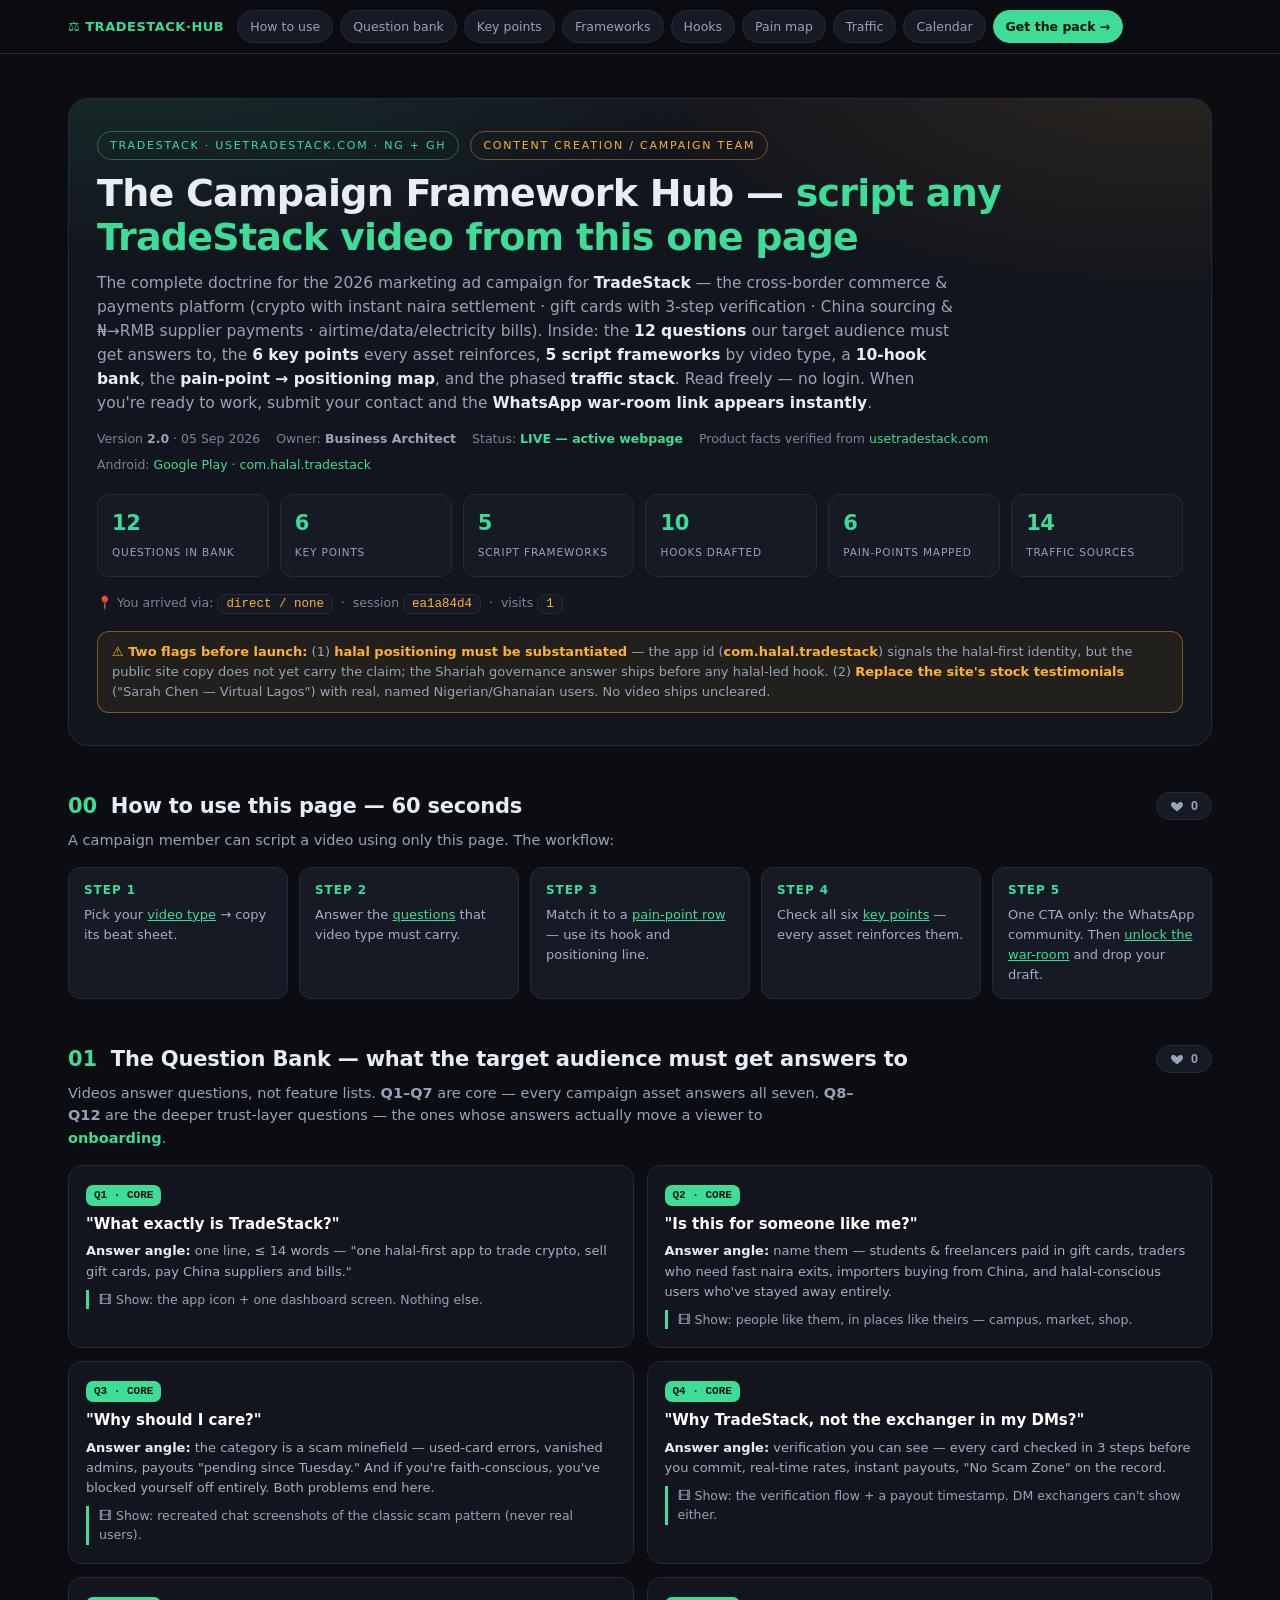
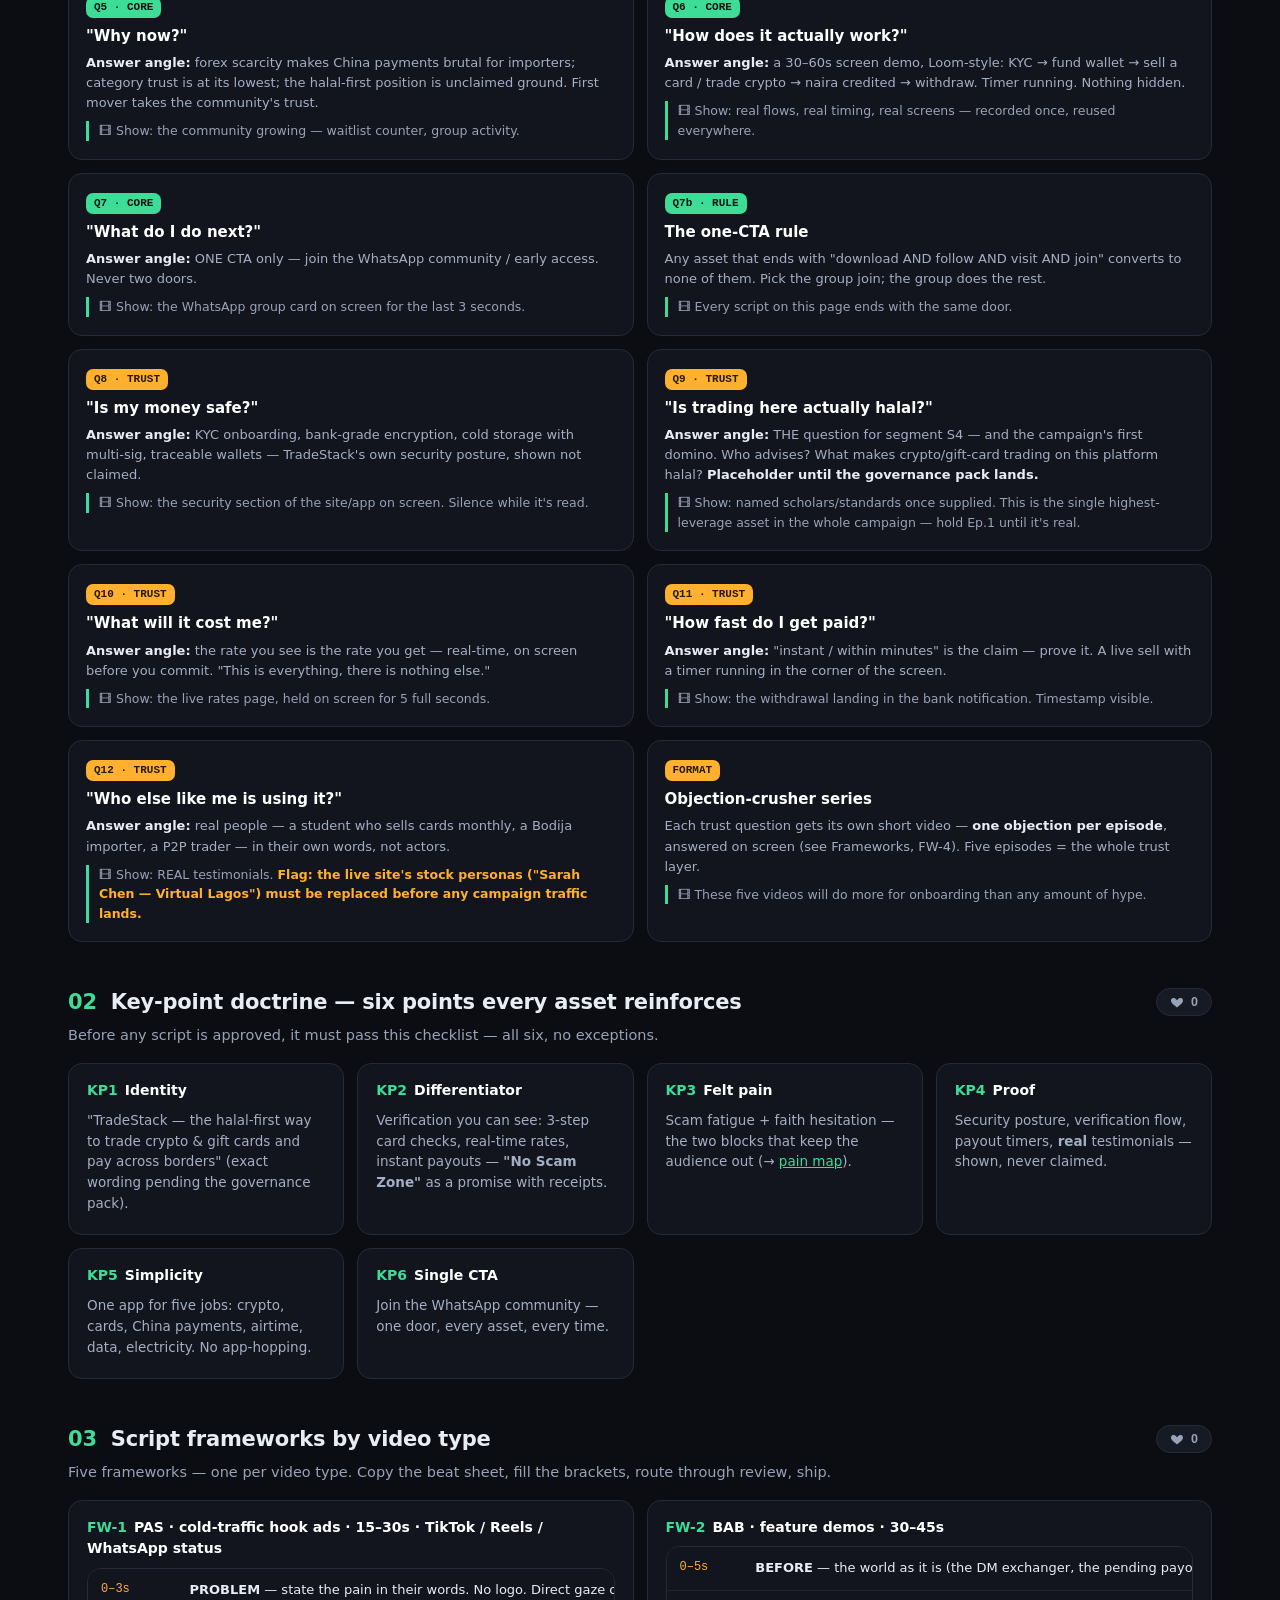
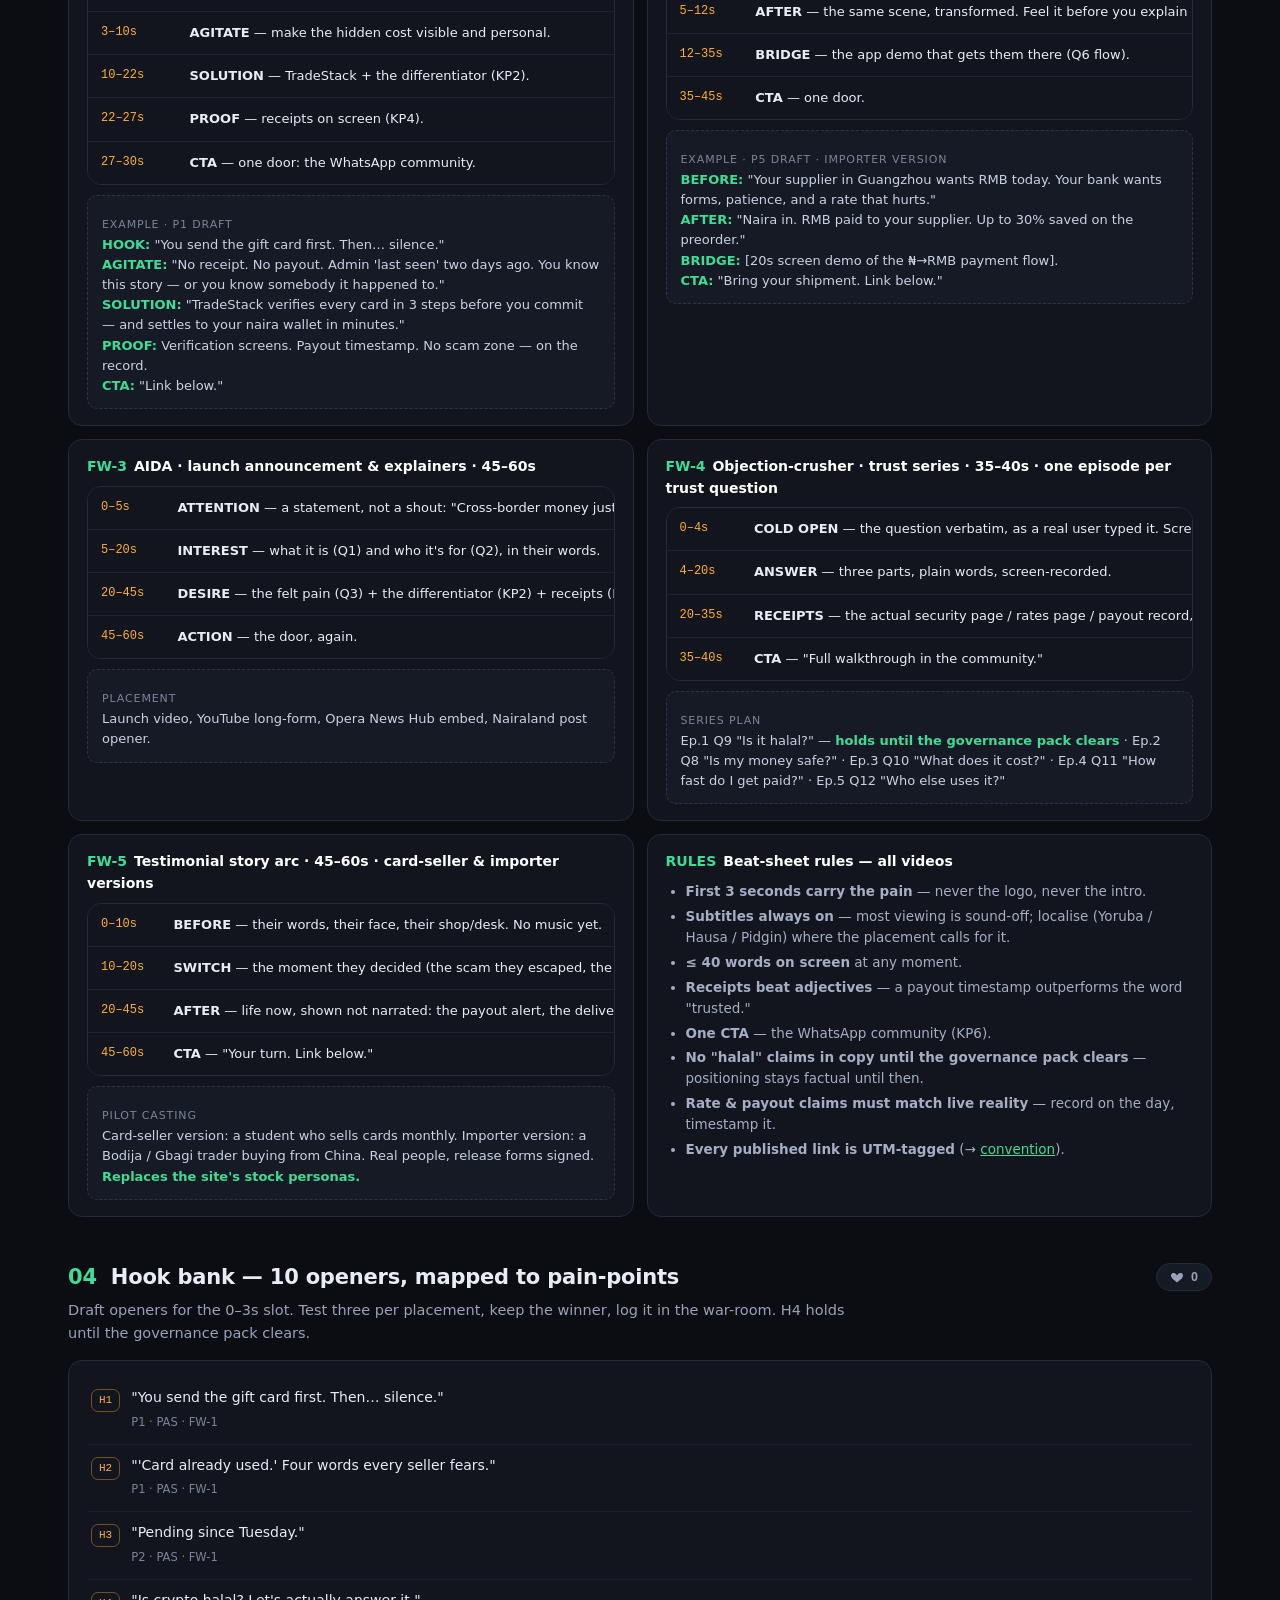
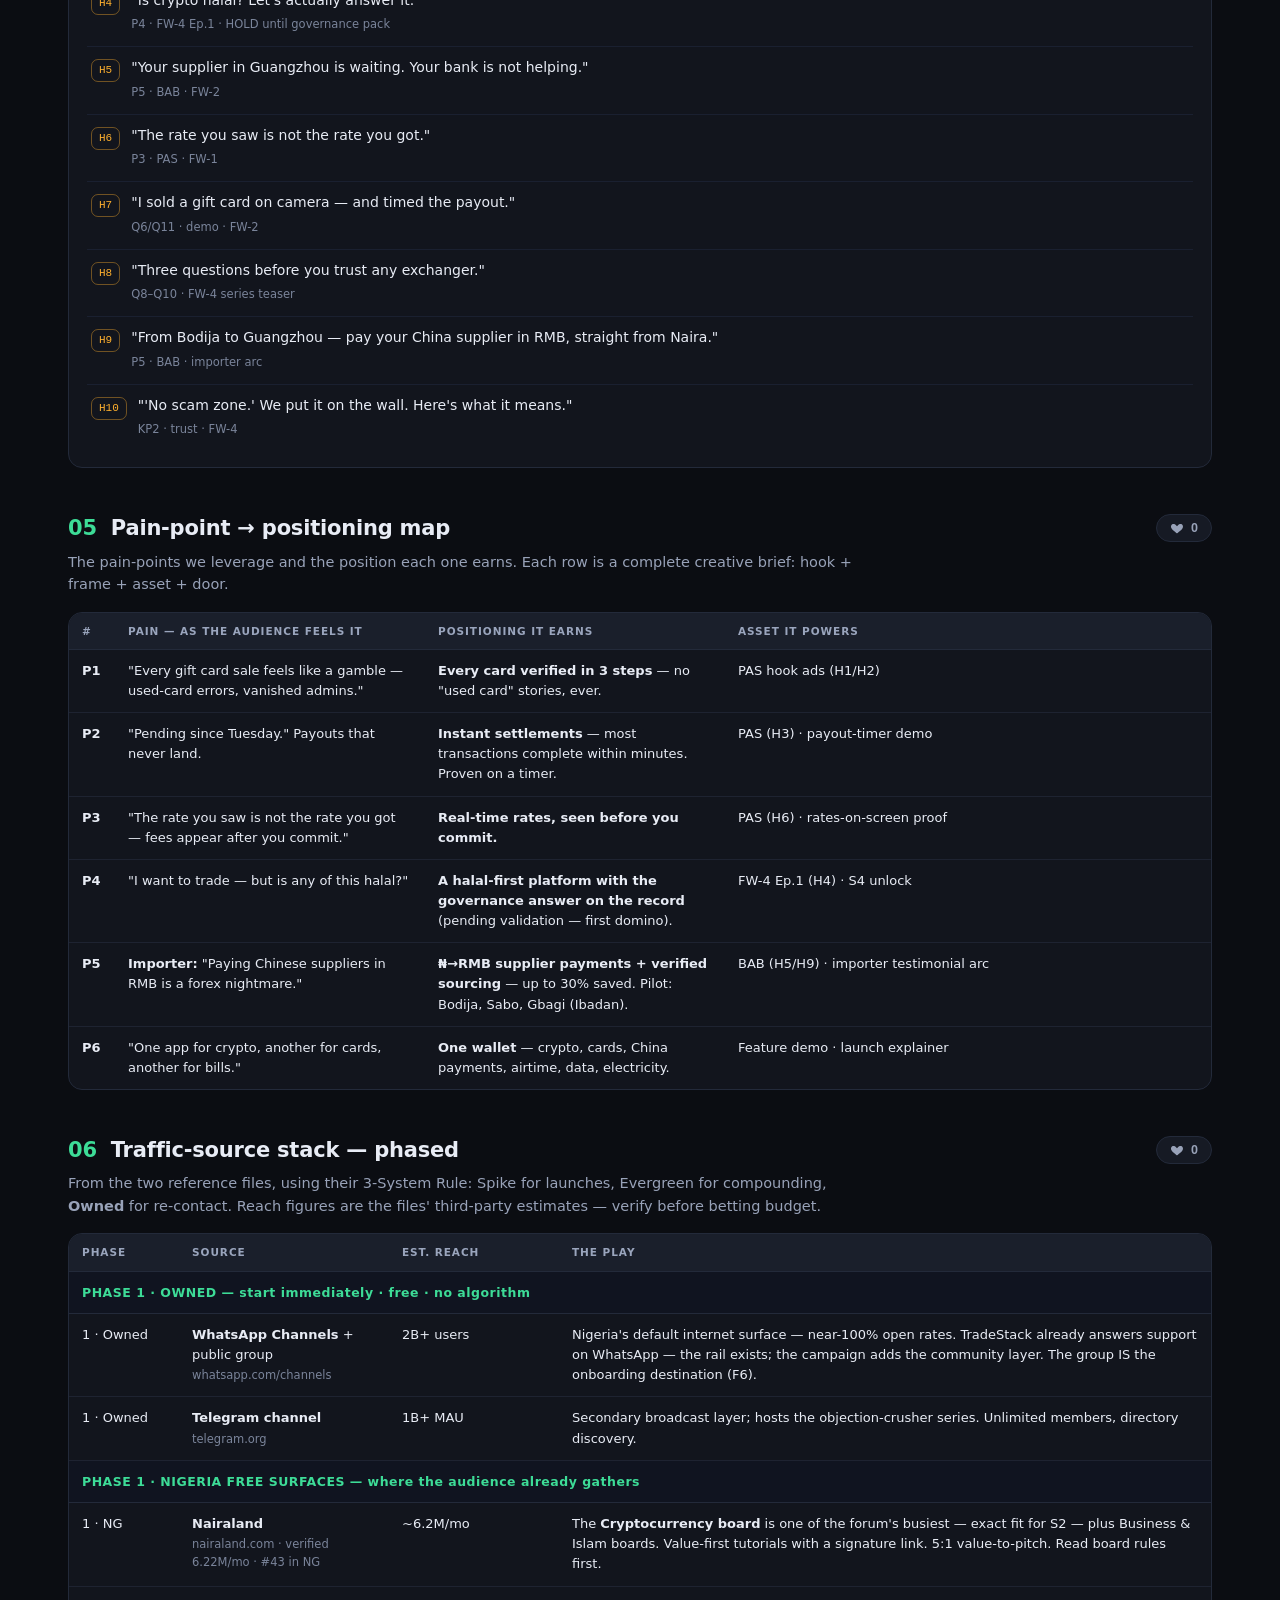
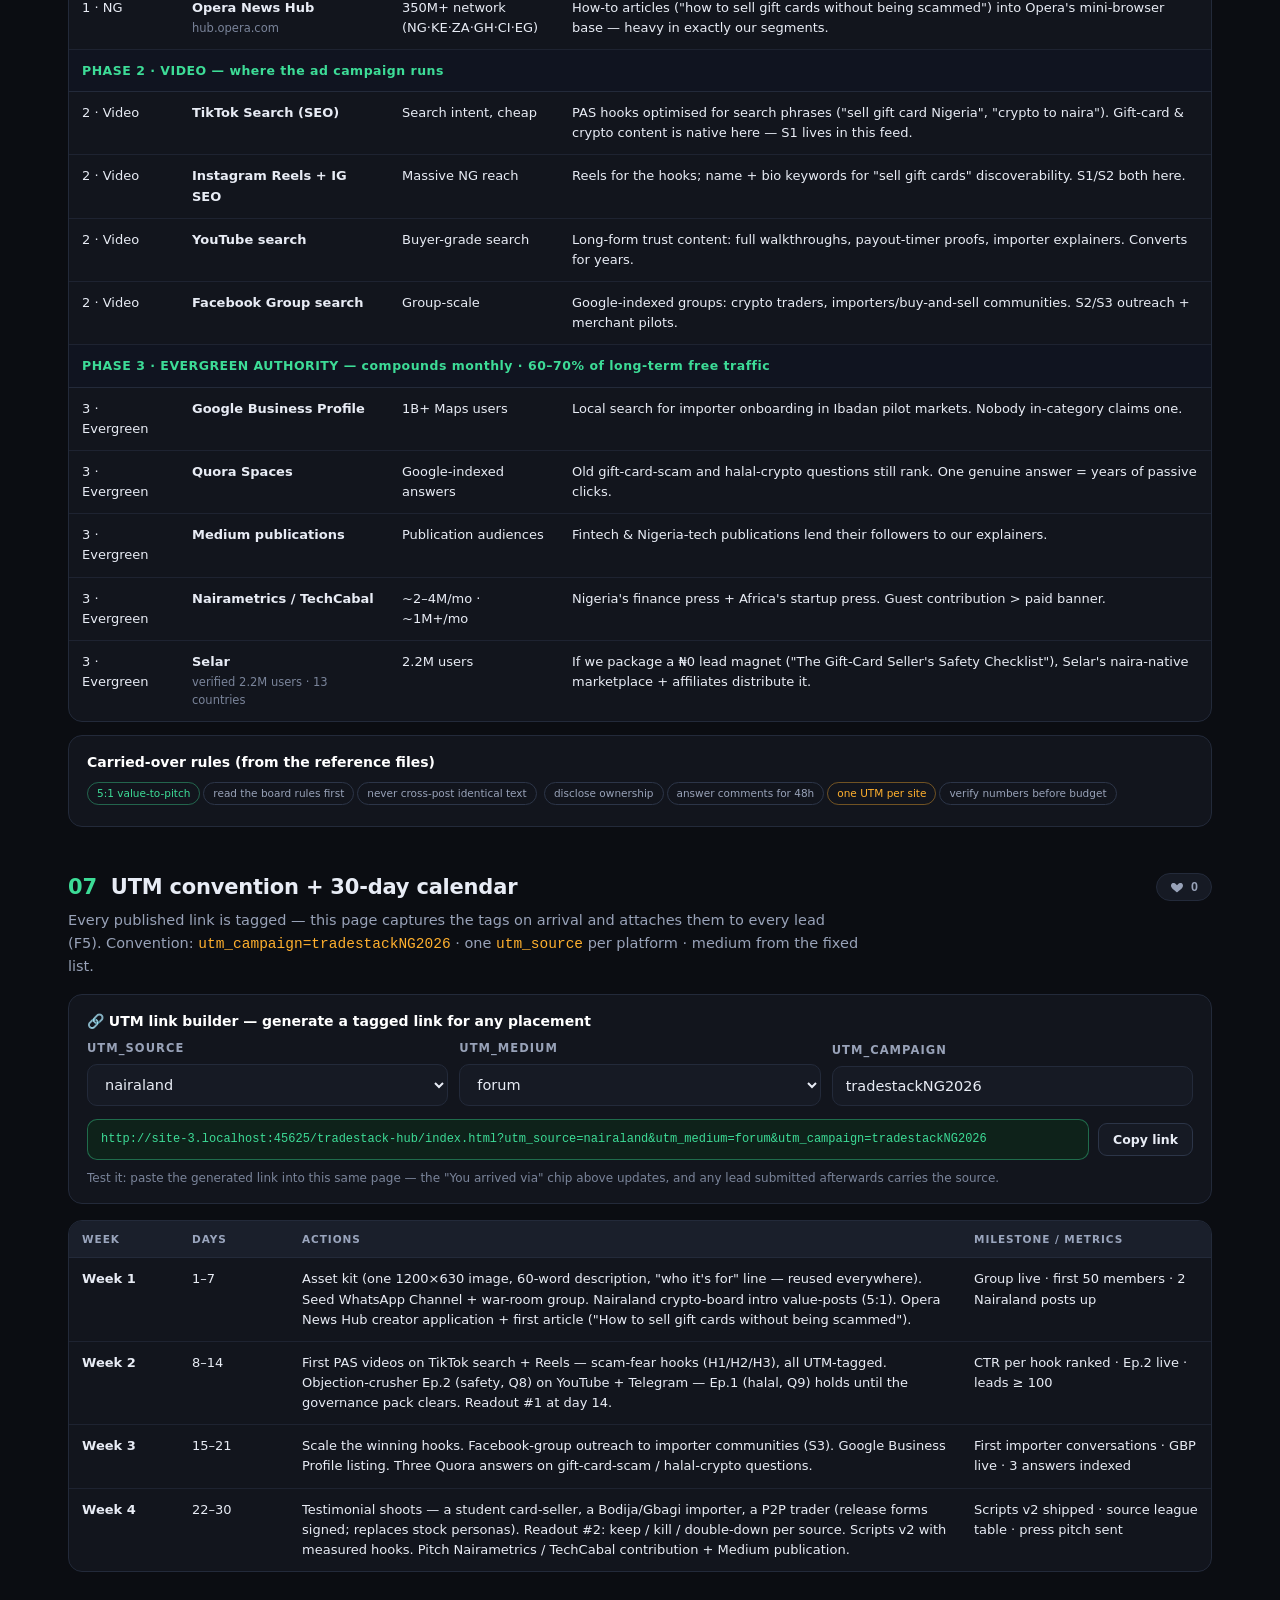
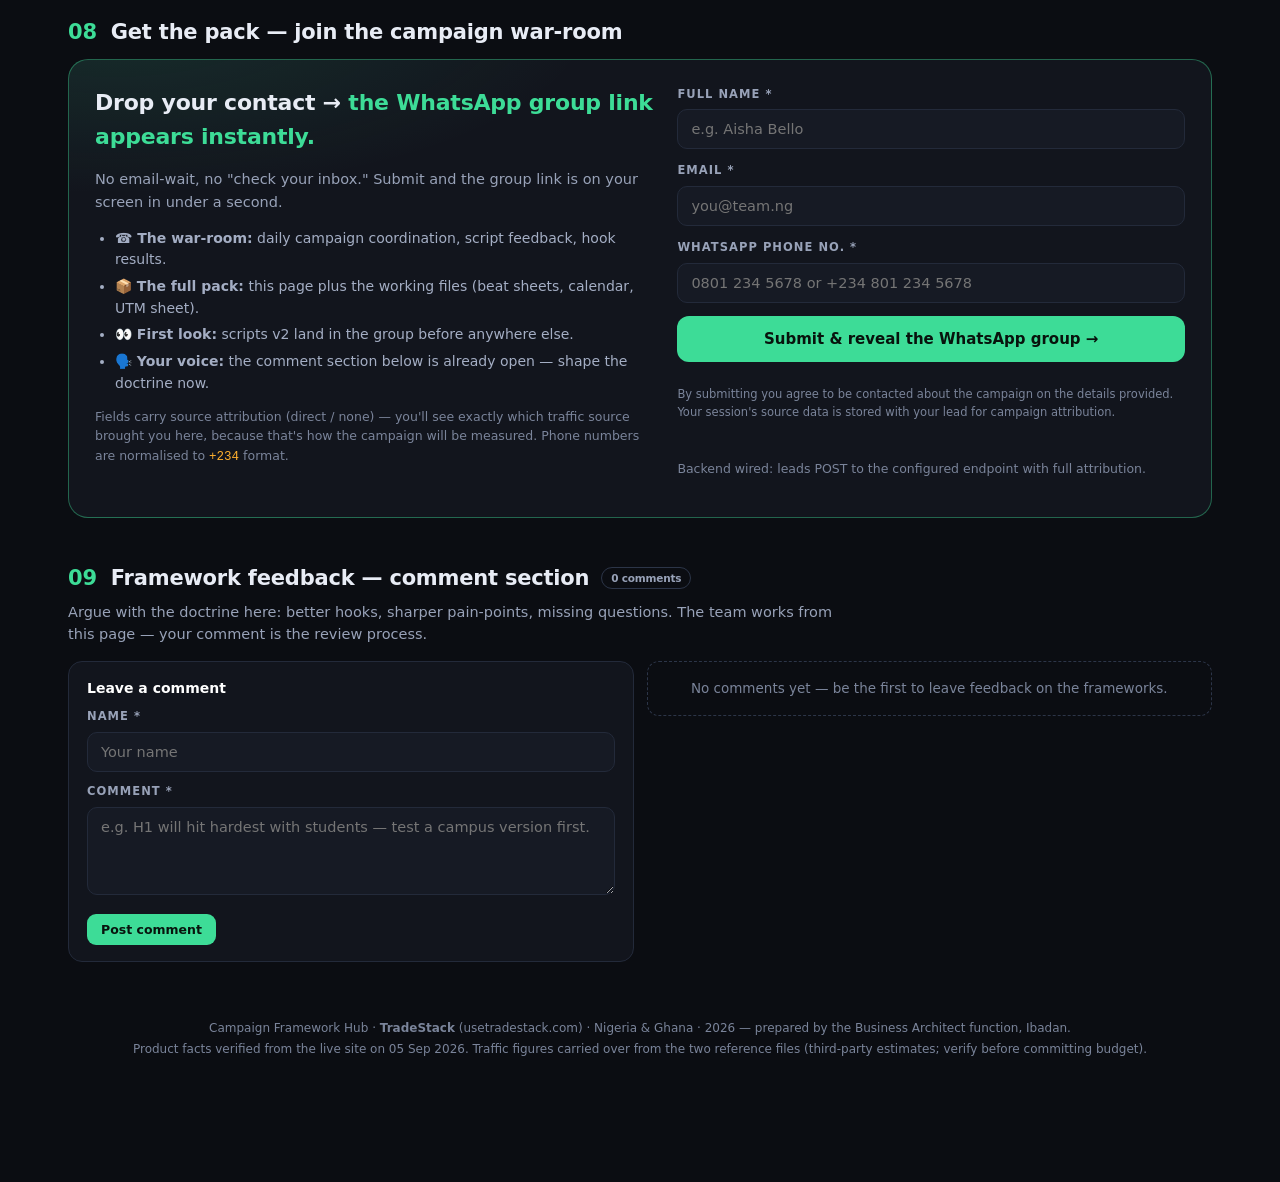
==== tradestack-hub/index.html @ cceb9dbd "WEBPAGE_HOST_1" ====
<!DOCTYPE html>
<html lang="en">
<head>
<meta charset="UTF-8">
<meta name="viewport" content="width=device-width, initial-scale=1.0">
<title>TradeStack Campaign Framework Hub — Nigeria &amp; Ghana · 2026</title>
<style>
  :root{
    --bg:#0b0d12; --panel:#12151d; --panel2:#161a24; --line:#232a3a; --line2:#2c3548;
    --txt:#e8ecf5; --mut:#98a2b8; --dim:#7a849a;
    --acc:#3ddc97; --accA:rgba(61,220,151,.4); --accBg:#0e221a;
    --amber:#ffb02e; --amberA:rgba(255,176,46,.4);
    --blue:#6c8cff; --err:#e05a4a; --ok:#3ddc97;
  }
  *{box-sizing:border-box}
  html{scroll-behavior:smooth}
  body{margin:0;background:var(--bg);color:var(--txt);
    font-family:ui-sans-serif,system-ui,-apple-system,"Segoe UI",Roboto,Helvetica,Arial,sans-serif;
    line-height:1.55;-webkit-font-smoothing:antialiased}
  .wrap{max-width:1180px;margin:0 auto;padding:26px 18px 110px}

  .topbar{position:sticky;top:0;z-index:50;background:rgba(11,13,18,.95);backdrop-filter:blur(8px);
    border-bottom:1px solid var(--line);padding:10px 0}
  .nav{max-width:1180px;margin:0 auto;padding:0 18px;display:flex;gap:7px;overflow-x:auto;align-items:center}
  .nav a{font-size:12.5px;color:var(--mut);text-decoration:none;white-space:nowrap;
    border:1px solid var(--line);border-radius:999px;padding:6px 12px;background:var(--panel2)}
  .nav a:hover{color:var(--txt);border-color:var(--line2)}
  .nav a.cta{color:#08130d;background:var(--acc);border-color:var(--acc);font-weight:700}
  .nav .brand{font-weight:800;font-size:13px;color:var(--acc);margin-right:6px;white-space:nowrap;letter-spacing:.04em}

  header.hero{border:1px solid var(--line);border-radius:20px;padding:32px 28px;margin-top:18px;
    background:radial-gradient(1000px 400px at 6% -12%,rgba(61,220,151,.14),transparent 60%),
               radial-gradient(900px 400px at 96% -6%,rgba(255,176,46,.11),transparent 60%),var(--panel)}
  .kicker{display:inline-block;font-size:11px;letter-spacing:.16em;text-transform:uppercase;
    color:var(--acc);border:1px solid var(--accA);border-radius:999px;padding:5px 12px;margin:0 6px 12px 0}
  .kicker.k2{color:var(--amber);border-color:var(--amberA)}
  h1{margin:0 0 12px;font-size:clamp(24px,4vw,38px);line-height:1.14;letter-spacing:-.02em}
  h1 em{font-style:normal;color:var(--acc)}
  .sub{color:var(--mut);font-size:15.5px;max-width:88ch;margin:0}
  .sub b{color:var(--txt)}
  .meta{margin-top:14px;font-size:12.5px;color:var(--dim);display:flex;flex-wrap:wrap;gap:6px 16px}
  .meta b{color:var(--mut)}
  .meta a{color:var(--acc);text-decoration:none}
  .stats{display:grid;grid-template-columns:repeat(auto-fit,minmax(140px,1fr));gap:11px;margin-top:20px}
  .stat{background:var(--panel2);border:1px solid var(--line);border-radius:12px;padding:12px 14px}
  .stat b{display:block;font-size:21px;color:var(--acc);letter-spacing:-.02em}
  .stat span{font-size:10.5px;color:var(--mut);text-transform:uppercase;letter-spacing:.08em}
  .attrline{margin-top:16px;font-size:12.5px;color:var(--dim)}
  .attrline code{font-family:ui-monospace,Menlo,Consolas,monospace;color:var(--amber);background:var(--panel2);
    border:1px solid var(--line);border-radius:7px;padding:2px 8px}

  .compliance{border:1px solid var(--amberA);background:rgba(255,176,46,.07);border-radius:12px;
    padding:10px 14px;margin-top:16px;font-size:13px;color:var(--mut)}
  .compliance b{color:var(--amber)}

  h2{font-size:21px;margin:44px 0 6px;letter-spacing:-.01em;display:flex;align-items:center;gap:12px;flex-wrap:wrap}
  h2 .num{color:var(--acc);font-variant-numeric:tabular-nums;margin-right:2px}
  .lede{color:var(--mut);margin:0 0 16px;max-width:86ch;font-size:14.5px}
  section{scroll-margin-top:70px}

  .likebtn{margin-left:auto;display:inline-flex;align-items:center;gap:7px;font-size:12.5px;font-weight:600;
    color:var(--mut);background:var(--panel2);border:1px solid var(--line);border-radius:999px;
    padding:6px 13px;cursor:pointer;user-select:none;transition:all .15s}
  .likebtn:hover{border-color:var(--accA);color:var(--txt)}
  .likebtn.on{color:#08130d;background:var(--acc);border-color:var(--acc)}
  .likebtn svg{width:14px;height:14px;flex:none}

  .grid2{display:grid;grid-template-columns:minmax(0,1fr) minmax(0,1fr);gap:13px}
  .grid3{display:grid;grid-template-columns:repeat(auto-fit,minmax(min(250px,100%),1fr));gap:13px}
  @media(max-width:820px){.grid2{grid-template-columns:1fr}}
  .box{min-width:0;border:1px solid var(--line);border-radius:14px;padding:16px 18px;background:var(--panel)}
  .box h4{margin:0 0 8px;font-size:14px;color:#fff}
  .box h4 .n{color:var(--acc);margin-right:7px;font-variant-numeric:tabular-nums}
  .box p,.box li{font-size:13.5px;color:#a4aec4;margin:4px 0}
  .box ul{padding-left:20px;margin:6px 0}

  .qcard{min-width:0;border:1px solid var(--line);border-radius:14px;background:var(--panel);padding:15px 17px}
  .qcard .qn{display:inline-block;font-family:ui-monospace,Menlo,Consolas,monospace;font-size:11px;
    color:#08130d;background:var(--acc);border-radius:7px;padding:2px 8px;font-weight:700;margin-bottom:8px}
  .qcard.trust .qn{background:var(--amber);color:#241a05}
  .qcard h3{margin:0 0 7px;font-size:15px;line-height:1.35;color:#fff}
  .qcard p{margin:3px 0;font-size:13px;color:#a4aec4}
  .qcard p b{color:var(--txt)}
  .qcard .show{border-left:3px solid var(--acc);padding-left:10px;margin-top:8px;color:var(--mut);font-size:12.5px}

  .tblwrap{border:1px solid var(--line);border-radius:14px;overflow:auto;background:var(--panel)}
  table{border-collapse:collapse;width:100%;min-width:760px;font-size:13px}
  thead th{background:#1a1f2b;text-align:left;padding:10px 13px;font-size:10.5px;letter-spacing:.09em;
    text-transform:uppercase;color:#9aa5bd;border-bottom:1px solid var(--line);white-space:nowrap}
  tbody td{padding:11px 13px;border-bottom:1px solid #1e2331;vertical-align:top}
  tbody tr:last-child td{border-bottom:none}
  tbody tr:hover{background:#141924}
  tbody tr.grp td{background:#101420;border-bottom:1px solid var(--line);font-weight:700;color:var(--acc);font-size:12.5px;letter-spacing:.04em}
  td .sm{color:var(--dim);font-size:11.5px;display:block;margin-top:2px}
  .chipx{display:inline-block;font-size:10.5px;border:1px solid var(--line2);border-radius:999px;
    padding:2px 9px;color:var(--mut);margin:1px 3px 1px 0;white-space:nowrap}
  .chipx.g{color:var(--acc);border-color:var(--accA)}
  .chipx.a{color:var(--amber);border-color:var(--amberA)}

  .beat td:first-child{white-space:nowrap;font-family:ui-monospace,Menlo,Consolas,monospace;color:var(--amber);font-size:12px}
  .script{background:var(--panel2);border:1px dashed var(--line2);border-radius:10px;padding:12px 14px;
    margin-top:10px;font-size:13px;color:#c9d2e4}
  .script b{color:var(--acc)}
  .script .stage{color:var(--dim);font-size:11px;letter-spacing:.08em;text-transform:uppercase;display:block;margin:8px 0 2px}

  .hook{display:flex;gap:11px;align-items:flex-start;padding:10px 4px;border-bottom:1px solid #1a2030}
  .hook:last-child{border-bottom:none}
  .hook .hn{font-family:ui-monospace,Menlo,Consolas,monospace;font-size:11px;color:var(--amber);
    border:1px solid var(--amberA);border-radius:7px;padding:2px 7px;flex:none;margin-top:2px}
  .hook p{margin:0;font-size:14px;color:var(--txt)}
  .hook span{font-size:11.5px;color:var(--dim)}

  .steps{display:grid;grid-template-columns:repeat(auto-fit,minmax(190px,1fr));gap:11px;margin-top:8px}
  .step{background:var(--panel2);border:1px solid var(--line);border-radius:12px;padding:13px 15px}
  .step b{display:block;color:var(--acc);font-size:12px;letter-spacing:.08em;margin-bottom:5px}
  .step p{margin:0;font-size:13px;color:#a4aec4}
  .step a{color:var(--acc)}

  .leadbox{border:1px solid var(--accA);border-radius:20px;padding:26px;margin-top:10px;
    background:radial-gradient(800px 300px at 4% -10%,rgba(61,220,151,.13),transparent 60%),var(--panel)}
  .leadgrid{display:grid;grid-template-columns:1.1fr 1fr;gap:24px}
  @media(max-width:860px){.leadgrid{grid-template-columns:1fr}}
  .leadgrid h3{margin:0 0 10px;font-size:22px;letter-spacing:-.01em}
  .leadgrid h3 em{font-style:normal;color:var(--acc)}
  .leadgrid .lp{color:var(--mut);font-size:14.5px}
  .leadgrid ul{padding-left:20px;color:#a4aec4;font-size:14px;margin:10px 0}
  .leadgrid li{margin:5px 0}
  form.lead{display:flex;flex-direction:column;gap:13px}
  .fld label{display:block;font-size:11.5px;letter-spacing:.09em;text-transform:uppercase;
    color:var(--mut);margin-bottom:6px;font-weight:600}
  .fld input,.fld textarea,.fld select{width:100%;background:var(--panel2);border:1px solid var(--line);
    color:var(--txt);border-radius:10px;padding:11px 13px;font-size:14.5px;outline:none;font-family:inherit}
  .fld input:focus,.fld textarea:focus,.fld select:focus{border-color:var(--acc)}
  .fld .err{display:none;color:var(--err);font-size:12px;margin-top:4px}
  .fld.bad input{border-color:var(--err)} .fld.bad .err{display:block}
  .btn{display:inline-flex;align-items:center;justify-content:center;gap:9px;background:var(--acc);color:#08130d;
    border:none;border-radius:12px;padding:14px 22px;font-size:15px;font-weight:800;cursor:pointer;
    font-family:inherit;text-decoration:none;transition:transform .1s}
  .btn:hover{transform:translateY(-1px)}
  .btn.ghost{background:var(--panel2);color:var(--txt);border:1px solid var(--line2);font-weight:600}
  .btn.sm{padding:8px 14px;font-size:12.5px;border-radius:9px}
  .consent{font-size:11.5px;color:var(--dim)}
  .formnote{font-size:12.5px;color:var(--dim)}
  .formnote code{font-family:ui-monospace,Menlo,Consolas,monospace;color:var(--amber)}

  #wa-reveal{margin-top:22px;border:1px solid var(--acc);border-radius:16px;padding:22px;
    background:linear-gradient(180deg,rgba(61,220,151,.13),rgba(61,220,151,.04)),var(--panel2)}
  #wa-reveal h3{margin:0 0 6px;font-size:19px}
  #wa-reveal p{color:var(--mut);font-size:13.5px;margin:0 0 16px}
  .warow{display:flex;gap:11px;flex-wrap:wrap;align-items:center}
  .warnbox{margin-top:14px;border:1px solid var(--amberA);background:rgba(255,176,46,.08);
    border-radius:10px;padding:9px 13px;font-size:12.5px;color:var(--amber)}
  .success-ic{font-size:30px;line-height:1}

  .cmt{border:1px solid var(--line);border-radius:12px;background:var(--panel2);padding:12px 15px;margin-bottom:10px}
  .cmt .ch{display:flex;gap:9px;align-items:baseline;flex-wrap:wrap}
  .cmt .cn{font-weight:700;font-size:13.5px;color:var(--txt)}
  .cmt .ct{font-size:11.5px;color:var(--dim)}
  .cmt p{margin:4px 0 0;font-size:13.5px;color:#a4aec4}
  .empty{color:var(--dim);font-size:13.5px;border:1px dashed var(--line2);border-radius:12px;padding:16px;text-align:center}

  .utmtool{display:grid;grid-template-columns:repeat(auto-fit,minmax(170px,1fr));gap:11px;align-items:end}
  .utmout{margin-top:13px;display:flex;gap:9px;flex-wrap:wrap;align-items:center}
  .utmout code{flex:1 1 300px;font-family:ui-monospace,Menlo,Consolas,monospace;font-size:12px;color:var(--acc);
    background:var(--accBg);border:1px solid var(--accA);border-radius:10px;padding:10px 13px;word-break:break-all}

  .stickybar{position:fixed;left:0;right:0;bottom:0;z-index:60;background:rgba(11,13,18,.97);
    border-top:1px solid var(--line);padding:10px 16px;display:none;justify-content:center}
  .stickybar .btn{width:100%;max-width:520px}

  .toast{position:fixed;bottom:78px;left:50%;transform:translateX(-50%);z-index:120;background:#0e221a;
    color:var(--acc);border:1px solid var(--accA);border-radius:999px;padding:9px 18px;font-size:13px;
    display:none;font-weight:600}

  footer{margin-top:56px;color:var(--dim);font-size:12px;text-align:center;line-height:1.8}
  footer button{background:none;border:none;color:var(--blue);cursor:pointer;font-size:12px;text-decoration:underline;font-family:inherit}
  .badge{display:inline-block;font-size:10px;border:1px solid var(--amberA);color:var(--amber);
    border-radius:999px;padding:2px 8px;margin-left:6px}

  @media(max-width:860px){
    .wrap{padding-left:14px;padding-right:14px}
    header.hero{padding:26px 22px}
    .leadbox{padding:22px}
    .leadgrid{gap:18px}
  }

  @media(max-width:600px){
    body{font-size:15px;overflow-x:hidden}
    .topbar{padding:8px 0}
    .nav{padding:0 14px;gap:6px}
    .nav .brand{font-size:12px;margin-right:2px}
    .nav a{font-size:11.5px;padding:6px 10px}
    .wrap{padding:16px 12px 96px}
    header.hero{border-radius:14px;padding:20px 16px;margin-top:12px}
    .kicker{font-size:9.5px;letter-spacing:.1em;padding:4px 9px;margin-bottom:7px}
    h1{font-size:clamp(23px,8vw,31px);line-height:1.16}
    .sub{font-size:14px;line-height:1.6}
    .meta{font-size:11.5px;gap:5px 10px}
    .stats{grid-template-columns:repeat(2,minmax(0,1fr));gap:8px;margin-top:16px}
    .stat{padding:10px 11px}
    .stat b{font-size:18px}
    .stat span{font-size:9px;line-height:1.3}
    .attrline{font-size:11px;line-height:1.8;overflow-wrap:anywhere}
    .attrline code{padding:2px 5px}
    .compliance{padding:9px 11px;font-size:12px}
    h2{font-size:19px;line-height:1.3;margin-top:34px;gap:8px}
    h2 .likebtn{margin-left:0;flex-basis:auto}
    .lede{font-size:13.5px}
    .box,.qcard{padding:14px}
    .box h4{font-size:13.5px;line-height:1.4}
    .box p,.box li,.qcard p{font-size:13px}
    .hook{gap:8px;padding:9px 0}
    .hook p{font-size:13.5px}
    .steps,.grid3{grid-template-columns:1fr}
    .leadbox{border-radius:14px;padding:17px 14px}
    .leadgrid h3{font-size:20px}
    .leadgrid .lp,.leadgrid ul{font-size:13.5px}
    .btn{width:100%;padding:13px 16px}
    .btn.sm{width:auto}
    .warow .btn{width:auto;flex:1 1 180px}
    .utmtool{grid-template-columns:1fr}
    .utmout{align-items:stretch}
    .utmout .btn{flex:0 0 auto}
    .crow .btn{width:100%}
    footer{margin-top:40px}
  }
</style>
</head>
<body>

<nav class="topbar"><div class="nav">
  <span class="brand">⚖ TRADESTACK·HUB</span>
  <a href="#how">How to use</a>
  <a href="#qbank">Question bank</a>
  <a href="#keypoints">Key points</a>
  <a href="#frameworks">Frameworks</a>
  <a href="#hooks">Hooks</a>
  <a href="#painmap">Pain map</a>
  <a href="#traffic">Traffic</a>
  <a href="#calendar">Calendar</a>
  <a class="cta" href="#get-pack">Get the pack →</a>
</div></nav>

<div class="wrap">

<header class="hero">
  <div>
    <span class="kicker">TradeStack · usetradestack.com · NG + GH</span>
    <span class="kicker k2">Content Creation / Campaign Team</span>
  </div>
  <h1>The Campaign Framework Hub — <em>script any TradeStack video from this one page</em></h1>
  <p class="sub">The complete doctrine for the 2026 marketing ad campaign for <b>TradeStack</b> — the cross-border commerce
  &amp; payments platform (crypto with instant naira settlement · gift cards with 3-step verification · China sourcing &amp;
  ₦→RMB supplier payments · airtime/data/electricity bills). Inside: the <b>12 questions</b> our target audience must get
  answers to, the <b>6 key points</b> every asset reinforces, <b>5 script frameworks</b> by video type, a <b>10-hook bank</b>,
  the <b>pain-point → positioning map</b>, and the phased <b>traffic stack</b>. Read freely — no login. When you're ready to
  work, submit your contact and the <b>WhatsApp war-room link appears instantly</b>.</p>
  <div class="meta">
    <span>Version <b>2.0</b> · 05 Sep 2026</span>
    <span>Owner: <b>Business Architect</b></span>
    <span>Status: <b style="color:var(--acc)">LIVE — active webpage</b></span>
    <span>Product facts verified from <a href="https://www.usetradestack.com/" target="_blank" rel="noopener">usetradestack.com</a></span>
    <span>Android: <a href="https://play.google.com/store/apps/details?id=com.halal.tradestack&amp;hl=en" target="_blank" rel="noopener">Google Play · com.halal.tradestack</a></span>
  </div>
  <div class="stats">
    <div class="stat"><b>12</b><span>Questions in bank</span></div>
    <div class="stat"><b>6</b><span>Key points</span></div>
    <div class="stat"><b>5</b><span>Script frameworks</span></div>
    <div class="stat"><b>10</b><span>Hooks drafted</span></div>
    <div class="stat"><b>6</b><span>Pain-points mapped</span></div>
    <div class="stat"><b>14</b><span>Traffic sources</span></div>
  </div>
  <div class="attrline">📍 You arrived via: <code id="attr-chip">—</code> &nbsp;·&nbsp; session <code id="sid-chip">—</code>
  &nbsp;·&nbsp; visits <code id="visits-chip">—</code> <span id="storage-mode"></span></div>
  <div class="compliance"><b>⚠ Two flags before launch:</b> (1) <b>halal positioning must be substantiated</b> — the app id
  (<b>com.halal.tradestack</b>) signals the halal-first identity, but the public site copy does not yet carry the claim; the Shariah
  governance answer ships before any halal-led hook. (2) <b>Replace the site's stock testimonials</b> ("Sarah Chen — Virtual Lagos")
  with real, named Nigerian/Ghanaian users. No video ships uncleared.</div>
</header>

<!-- ============ HOW TO USE ============ -->
<section id="how">
  <h2><span class="num">00</span>How to use this page — 60 seconds
    <button class="likebtn" data-like="how" aria-pressed="false"><svg viewBox="0 0 24 24" fill="currentColor"><path d="M12 21s-7.5-4.9-9.7-9.2C.7 8.6 2.6 5 6.1 5c2 0 3.4 1.1 4.2 2.4L12 9l1.7-1.6C14.5 6.1 15.9 5 17.9 5c3.5 0 5.4 3.6 3.8 6.8C19.5 16.1 12 21 12 21z"/></svg><span class="lc">Like</span></button></h2>
  <p class="lede">A campaign member can script a video using only this page. The workflow:</p>
  <div class="steps">
    <div class="step"><b>STEP 1</b><p>Pick your <a href="#frameworks">video type</a> → copy its beat sheet.</p></div>
    <div class="step"><b>STEP 2</b><p>Answer the <a href="#qbank">questions</a> that video type must carry.</p></div>
    <div class="step"><b>STEP 3</b><p>Match it to a <a href="#painmap">pain-point row</a> — use its hook and positioning line.</p></div>
    <div class="step"><b>STEP 4</b><p>Check all six <a href="#keypoints">key points</a> — every asset reinforces them.</p></div>
    <div class="step"><b>STEP 5</b><p>One CTA only: the WhatsApp community. Then <a href="#get-pack">unlock the war-room</a> and drop your draft.</p></div>
  </div>
</section>

<!-- ============ QUESTION BANK ============ -->
<section id="qbank">
  <h2><span class="num">01</span>The Question Bank — what the target audience must get answers to
    <button class="likebtn" data-like="qbank" aria-pressed="false"><svg viewBox="0 0 24 24" fill="currentColor"><path d="M12 21s-7.5-4.9-9.7-9.2C.7 8.6 2.6 5 6.1 5c2 0 3.4 1.1 4.2 2.4L12 9l1.7-1.6C14.5 6.1 15.9 5 17.9 5c3.5 0 5.4 3.6 3.8 6.8C19.5 16.1 12 21 12 21z"/></svg><span class="lc">Like</span></button></h2>
  <p class="lede">Videos answer questions, not feature lists. <b>Q1–Q7</b> are core — every campaign asset answers all seven.
  <b>Q8–Q12</b> are the deeper trust-layer questions — the ones whose answers actually move a viewer to <span style="color:var(--acc);font-weight:600">onboarding</span>.</p>

  <div class="grid2" style="margin-bottom:13px">
    <div class="qcard"><span class="qn">Q1 · CORE</span>
      <h3>"What exactly is TradeStack?"</h3>
      <p><b>Answer angle:</b> one line, ≤ 14 words — "one halal-first app to trade crypto, sell gift cards, pay China suppliers and bills."</p>
      <p class="show">🎞 Show: the app icon + one dashboard screen. Nothing else.</p></div>
    <div class="qcard"><span class="qn">Q2 · CORE</span>
      <h3>"Is this for someone like me?"</h3>
      <p><b>Answer angle:</b> name them — students &amp; freelancers paid in gift cards, traders who need fast naira exits, importers buying from China, and halal-conscious users who've stayed away entirely.</p>
      <p class="show">🎞 Show: people like them, in places like theirs — campus, market, shop.</p></div>
    <div class="qcard"><span class="qn">Q3 · CORE</span>
      <h3>"Why should I care?"</h3>
      <p><b>Answer angle:</b> the category is a scam minefield — used-card errors, vanished admins, payouts "pending since Tuesday." And if you're faith-conscious, you've blocked yourself off entirely. Both problems end here.</p>
      <p class="show">🎞 Show: recreated chat screenshots of the classic scam pattern (never real users).</p></div>
    <div class="qcard"><span class="qn">Q4 · CORE</span>
      <h3>"Why TradeStack, not the exchanger in my DMs?"</h3>
      <p><b>Answer angle:</b> verification you can see — every card checked in 3 steps before you commit, real-time rates, instant payouts, "No Scam Zone" on the record.</p>
      <p class="show">🎞 Show: the verification flow + a payout timestamp. DM exchangers can't show either.</p></div>
    <div class="qcard"><span class="qn">Q5 · CORE</span>
      <h3>"Why now?"</h3>
      <p><b>Answer angle:</b> forex scarcity makes China payments brutal for importers; category trust is at its lowest; the halal-first position is unclaimed ground. First mover takes the community's trust.</p>
      <p class="show">🎞 Show: the community growing — waitlist counter, group activity.</p></div>
    <div class="qcard"><span class="qn">Q6 · CORE</span>
      <h3>"How does it actually work?"</h3>
      <p><b>Answer angle:</b> a 30–60s screen demo, Loom-style: KYC → fund wallet → sell a card / trade crypto → naira credited → withdraw. Timer running. Nothing hidden.</p>
      <p class="show">🎞 Show: real flows, real timing, real screens — recorded once, reused everywhere.</p></div>
    <div class="qcard"><span class="qn">Q7 · CORE</span>
      <h3>"What do I do next?"</h3>
      <p><b>Answer angle:</b> ONE CTA only — join the WhatsApp community / early access. Never two doors.</p>
      <p class="show">🎞 Show: the WhatsApp group card on screen for the last 3 seconds.</p></div>
    <div class="qcard"><span class="qn">Q7b · RULE</span>
      <h3>The one-CTA rule</h3>
      <p>Any asset that ends with "download AND follow AND visit AND join" converts to none of them. Pick the group join; the group does the rest.</p>
      <p class="show">🎞 Every script on this page ends with the same door.</p></div>
  </div>

  <div class="grid2">
    <div class="qcard trust"><span class="qn">Q8 · TRUST</span>
      <h3>"Is my money safe?"</h3>
      <p><b>Answer angle:</b> KYC onboarding, bank-grade encryption, cold storage with multi-sig, traceable wallets — TradeStack's own security posture, shown not claimed.</p>
      <p class="show">🎞 Show: the security section of the site/app on screen. Silence while it's read.</p></div>
    <div class="qcard trust"><span class="qn">Q9 · TRUST</span>
      <h3>"Is trading here actually halal?"</h3>
      <p><b>Answer angle:</b> THE question for segment S4 — and the campaign's first domino. Who advises? What makes crypto/gift-card trading on this platform halal? <b>Placeholder until the governance pack lands.</b></p>
      <p class="show">🎞 Show: named scholars/standards once supplied. This is the single highest-leverage asset in the whole campaign — hold Ep.1 until it's real.</p></div>
    <div class="qcard trust"><span class="qn">Q10 · TRUST</span>
      <h3>"What will it cost me?"</h3>
      <p><b>Answer angle:</b> the rate you see is the rate you get — real-time, on screen before you commit. "This is everything, there is nothing else."</p>
      <p class="show">🎞 Show: the live rates page, held on screen for 5 full seconds.</p></div>
    <div class="qcard trust"><span class="qn">Q11 · TRUST</span>
      <h3>"How fast do I get paid?"</h3>
      <p><b>Answer angle:</b> "instant / within minutes" is the claim — prove it. A live sell with a timer running in the corner of the screen.</p>
      <p class="show">🎞 Show: the withdrawal landing in the bank notification. Timestamp visible.</p></div>
    <div class="qcard trust"><span class="qn">Q12 · TRUST</span>
      <h3>"Who else like me is using it?"</h3>
      <p><b>Answer angle:</b> real people — a student who sells cards monthly, a Bodija importer, a P2P trader — in their own words, not actors.</p>
      <p class="show">🎞 Show: REAL testimonials. <b style="color:var(--amber)">Flag: the live site's stock personas ("Sarah Chen — Virtual Lagos") must be replaced before any campaign traffic lands.</b></p></div>
    <div class="qcard trust"><span class="qn">FORMAT</span>
      <h3>Objection-crusher series</h3>
      <p>Each trust question gets its own short video — <b>one objection per episode</b>, answered on screen (see Frameworks, FW-4). Five episodes = the whole trust layer.</p>
      <p class="show">🎞 These five videos will do more for onboarding than any amount of hype.</p></div>
  </div>
</section>

<!-- ============ KEY POINTS ============ -->
<section id="keypoints">
  <h2><span class="num">02</span>Key-point doctrine — six points every asset reinforces
    <button class="likebtn" data-like="keypoints" aria-pressed="false"><svg viewBox="0 0 24 24" fill="currentColor"><path d="M12 21s-7.5-4.9-9.7-9.2C.7 8.6 2.6 5 6.1 5c2 0 3.4 1.1 4.2 2.4L12 9l1.7-1.6C14.5 6.1 15.9 5 17.9 5c3.5 0 5.4 3.6 3.8 6.8C19.5 16.1 12 21 12 21z"/></svg><span class="lc">Like</span></button></h2>
  <p class="lede">Before any script is approved, it must pass this checklist — all six, no exceptions.</p>
  <div class="grid3">
    <div class="box"><h4><span class="n">KP1</span>Identity</h4><p>"TradeStack — the halal-first way to trade crypto &amp; gift cards and pay across borders" (exact wording pending the governance pack).</p></div>
    <div class="box"><h4><span class="n">KP2</span>Differentiator</h4><p>Verification you can see: 3-step card checks, real-time rates, instant payouts — <b>"No Scam Zone"</b> as a promise with receipts.</p></div>
    <div class="box"><h4><span class="n">KP3</span>Felt pain</h4><p>Scam fatigue + faith hesitation — the two blocks that keep the audience out (→ <a href="#painmap" style="color:var(--acc)">pain map</a>).</p></div>
    <div class="box"><h4><span class="n">KP4</span>Proof</h4><p>Security posture, verification flow, payout timers, <b>real</b> testimonials — shown, never claimed.</p></div>
    <div class="box"><h4><span class="n">KP5</span>Simplicity</h4><p>One app for five jobs: crypto, cards, China payments, airtime, data, electricity. No app-hopping.</p></div>
    <div class="box"><h4><span class="n">KP6</span>Single CTA</h4><p>Join the WhatsApp community — one door, every asset, every time.</p></div>
  </div>
</section>

<!-- ============ FRAMEWORKS ============ -->
<section id="frameworks">
  <h2><span class="num">03</span>Script frameworks by video type
    <button class="likebtn" data-like="frameworks" aria-pressed="false"><svg viewBox="0 0 24 24" fill="currentColor"><path d="M12 21s-7.5-4.9-9.7-9.2C.7 8.6 2.6 5 6.1 5c2 0 3.4 1.1 4.2 2.4L12 9l1.7-1.6C14.5 6.1 15.9 5 17.9 5c3.5 0 5.4 3.6 3.8 6.8C19.5 16.1 12 21 12 21z"/></svg><span class="lc">Like</span></button></h2>
  <p class="lede">Five frameworks — one per video type. Copy the beat sheet, fill the brackets, route through review, ship.</p>

  <div class="grid2">
    <div class="box"><h4><span class="n">FW-1</span>PAS · cold-traffic hook ads · 15–30s · TikTok / Reels / WhatsApp status</h4>
      <div class="tblwrap" style="margin-top:8px"><table class="beat">
        <tr><td>0–3s</td><td><b>PROBLEM</b> — state the pain in their words. No logo. Direct gaze or bold text.</td></tr>
        <tr><td>3–10s</td><td><b>AGITATE</b> — make the hidden cost visible and personal.</td></tr>
        <tr><td>10–22s</td><td><b>SOLUTION</b> — TradeStack + the differentiator (KP2).</td></tr>
        <tr><td>22–27s</td><td><b>PROOF</b> — receipts on screen (KP4).</td></tr>
        <tr><td>27–30s</td><td><b>CTA</b> — one door: the WhatsApp community.</td></tr>
      </table></div>
      <div class="script"><span class="stage">Example · P1 draft</span>
      <b>HOOK:</b> "You send the gift card first. Then… silence."<br>
      <b>AGITATE:</b> "No receipt. No payout. Admin 'last seen' two days ago. You know this story — or you know somebody it happened to."<br>
      <b>SOLUTION:</b> "TradeStack verifies every card in 3 steps before you commit — and settles to your naira wallet in minutes."<br>
      <b>PROOF:</b> Verification screens. Payout timestamp. No scam zone — on the record.<br>
      <b>CTA:</b> "Link below."</div>
    </div>

    <div class="box"><h4><span class="n">FW-2</span>BAB · feature demos · 30–45s</h4>
      <div class="tblwrap" style="margin-top:8px"><table class="beat">
        <tr><td>0–5s</td><td><b>BEFORE</b> — the world as it is (the DM exchanger, the pending payout, the forex runaround).</td></tr>
        <tr><td>5–12s</td><td><b>AFTER</b> — the same scene, transformed. Feel it before you explain it.</td></tr>
        <tr><td>12–35s</td><td><b>BRIDGE</b> — the app demo that gets them there (Q6 flow).</td></tr>
        <tr><td>35–45s</td><td><b>CTA</b> — one door.</td></tr>
      </table></div>
      <div class="script"><span class="stage">Example · P5 draft · importer version</span>
      <b>BEFORE:</b> "Your supplier in Guangzhou wants RMB today. Your bank wants forms, patience, and a rate that hurts."<br>
      <b>AFTER:</b> "Naira in. RMB paid to your supplier. Up to 30% saved on the preorder."<br>
      <b>BRIDGE:</b> [20s screen demo of the ₦→RMB payment flow].<br>
      <b>CTA:</b> "Bring your shipment. Link below."</div>
    </div>

    <div class="box"><h4><span class="n">FW-3</span>AIDA · launch announcement &amp; explainers · 45–60s</h4>
      <div class="tblwrap" style="margin-top:8px"><table class="beat">
        <tr><td>0–5s</td><td><b>ATTENTION</b> — a statement, not a shout: "Cross-border money just got a halal-first home."</td></tr>
        <tr><td>5–20s</td><td><b>INTEREST</b> — what it is (Q1) and who it's for (Q2), in their words.</td></tr>
        <tr><td>20–45s</td><td><b>DESIRE</b> — the felt pain (Q3) + the differentiator (KP2) + receipts (KP4).</td></tr>
        <tr><td>45–60s</td><td><b>ACTION</b> — the door, again.</td></tr>
      </table></div>
      <div class="script"><span class="stage">Placement</span>Launch video, YouTube long-form, Opera News Hub embed, Nairaland post opener.</div>
    </div>

    <div class="box"><h4><span class="n">FW-4</span>Objection-crusher · trust series · 35–40s · one episode per trust question</h4>
      <div class="tblwrap" style="margin-top:8px"><table class="beat">
        <tr><td>0–4s</td><td><b>COLD OPEN</b> — the question verbatim, as a real user typed it. Screenshot style.</td></tr>
        <tr><td>4–20s</td><td><b>ANSWER</b> — three parts, plain words, screen-recorded.</td></tr>
        <tr><td>20–35s</td><td><b>RECEIPTS</b> — the actual security page / rates page / payout record, held long enough to read.</td></tr>
        <tr><td>35–40s</td><td><b>CTA</b> — "Full walkthrough in the community."</td></tr>
      </table></div>
      <div class="script"><span class="stage">Series plan</span>Ep.1 Q9 "Is it halal?" — <b>holds until the governance pack clears</b> · Ep.2 Q8 "Is my money safe?" · Ep.3 Q10 "What does it cost?" · Ep.4 Q11 "How fast do I get paid?" · Ep.5 Q12 "Who else uses it?"</div>
    </div>

    <div class="box"><h4><span class="n">FW-5</span>Testimonial story arc · 45–60s · card-seller &amp; importer versions</h4>
      <div class="tblwrap" style="margin-top:8px"><table class="beat">
        <tr><td>0–10s</td><td><b>BEFORE</b> — their words, their face, their shop/desk. No music yet.</td></tr>
        <tr><td>10–20s</td><td><b>SWITCH</b> — the moment they decided (the scam they escaped, the question that got answered).</td></tr>
        <tr><td>20–45s</td><td><b>AFTER</b> — life now, shown not narrated: the payout alert, the delivered shipment.</td></tr>
        <tr><td>45–60s</td><td><b>CTA</b> — "Your turn. Link below."</td></tr>
      </table></div>
      <div class="script"><span class="stage">Pilot casting</span>Card-seller version: a student who sells cards monthly. Importer version: a Bodija / Gbagi trader buying from China. Real people, release forms signed. <b>Replaces the site's stock personas.</b></div>
    </div>

    <div class="box"><h4><span class="n">RULES</span>Beat-sheet rules — all videos</h4>
      <ul>
        <li><b>First 3 seconds carry the pain</b> — never the logo, never the intro.</li>
        <li><b>Subtitles always on</b> — most viewing is sound-off; localise (Yoruba / Hausa / Pidgin) where the placement calls for it.</li>
        <li><b>≤ 40 words on screen</b> at any moment.</li>
        <li><b>Receipts beat adjectives</b> — a payout timestamp outperforms the word "trusted."</li>
        <li><b>One CTA</b> — the WhatsApp community (KP6).</li>
        <li><b>No "halal" claims in copy until the governance pack clears</b> — positioning stays factual until then.</li>
        <li><b>Rate &amp; payout claims must match live reality</b> — record on the day, timestamp it.</li>
        <li><b>Every published link is UTM-tagged</b> (→ <a href="#calendar" style="color:var(--acc)">convention</a>).</li>
      </ul>
    </div>
  </div>
</section>

<!-- ============ HOOKS ============ -->
<section id="hooks">
  <h2><span class="num">04</span>Hook bank — 10 openers, mapped to pain-points
    <button class="likebtn" data-like="hooks" aria-pressed="false"><svg viewBox="0 0 24 24" fill="currentColor"><path d="M12 21s-7.5-4.9-9.7-9.2C.7 8.6 2.6 5 6.1 5c2 0 3.4 1.1 4.2 2.4L12 9l1.7-1.6C14.5 6.1 15.9 5 17.9 5c3.5 0 5.4 3.6 3.8 6.8C19.5 16.1 12 21 12 21z"/></svg><span class="lc">Like</span></button></h2>
  <p class="lede">Draft openers for the 0–3s slot. Test three per placement, keep the winner, log it in the war-room. H4 holds until the governance pack clears.</p>
  <div class="box">
    <div class="hook"><span class="hn">H1</span><div><p>"You send the gift card first. Then… silence."</p><span>P1 · PAS · FW-1</span></div></div>
    <div class="hook"><span class="hn">H2</span><div><p>"'Card already used.' Four words every seller fears."</p><span>P1 · PAS · FW-1</span></div></div>
    <div class="hook"><span class="hn">H3</span><div><p>"Pending since Tuesday."</p><span>P2 · PAS · FW-1</span></div></div>
    <div class="hook"><span class="hn">H4</span><div><p>"Is crypto halal? Let's actually answer it."</p><span>P4 · FW-4 Ep.1 · HOLD until governance pack</span></div></div>
    <div class="hook"><span class="hn">H5</span><div><p>"Your supplier in Guangzhou is waiting. Your bank is not helping."</p><span>P5 · BAB · FW-2</span></div></div>
    <div class="hook"><span class="hn">H6</span><div><p>"The rate you saw is not the rate you got."</p><span>P3 · PAS · FW-1</span></div></div>
    <div class="hook"><span class="hn">H7</span><div><p>"I sold a gift card on camera — and timed the payout."</p><span>Q6/Q11 · demo · FW-2</span></div></div>
    <div class="hook"><span class="hn">H8</span><div><p>"Three questions before you trust any exchanger."</p><span>Q8–Q10 · FW-4 series teaser</span></div></div>
    <div class="hook"><span class="hn">H9</span><div><p>"From Bodija to Guangzhou — pay your China supplier in RMB, straight from Naira."</p><span>P5 · BAB · importer arc</span></div></div>
    <div class="hook"><span class="hn">H10</span><div><p>"'No scam zone.' We put it on the wall. Here's what it means."</p><span>KP2 · trust · FW-4</span></div></div>
  </div>
</section>

<!-- ============ PAIN MAP ============ -->
<section id="painmap">
  <h2><span class="num">05</span>Pain-point → positioning map
    <button class="likebtn" data-like="painmap" aria-pressed="false"><svg viewBox="0 0 24 24" fill="currentColor"><path d="M12 21s-7.5-4.9-9.7-9.2C.7 8.6 2.6 5 6.1 5c2 0 3.4 1.1 4.2 2.4L12 9l1.7-1.6C14.5 6.1 15.9 5 17.9 5c3.5 0 5.4 3.6 3.8 6.8C19.5 16.1 12 21 12 21z"/></svg><span class="lc">Like</span></button></h2>
  <p class="lede">The pain-points we leverage and the position each one earns. Each row is a complete creative brief: hook + frame + asset + door.</p>
  <div class="tblwrap"><table>
    <thead><tr><th style="width:46px">#</th><th style="width:310px">Pain — as the audience feels it</th><th style="width:300px">Positioning it earns</th><th>Asset it powers</th></tr></thead>
    <tbody>
      <tr><td><b>P1</b></td><td>"Every gift card sale feels like a gamble — used-card errors, vanished admins."</td><td><b>Every card verified in 3 steps</b> — no "used card" stories, ever.</td><td>PAS hook ads (H1/H2)</td></tr>
      <tr><td><b>P2</b></td><td>"Pending since Tuesday." Payouts that never land.</td><td><b>Instant settlements</b> — most transactions complete within minutes. Proven on a timer.</td><td>PAS (H3) · payout-timer demo</td></tr>
      <tr><td><b>P3</b></td><td>"The rate you saw is not the rate you got — fees appear after you commit."</td><td><b>Real-time rates, seen before you commit.</b></td><td>PAS (H6) · rates-on-screen proof</td></tr>
      <tr><td><b>P4</b></td><td>"I want to trade — but is any of this halal?"</td><td><b>A halal-first platform with the governance answer on the record</b> (pending validation — first domino).</td><td>FW-4 Ep.1 (H4) · S4 unlock</td></tr>
      <tr><td><b>P5</b></td><td><b>Importer:</b> "Paying Chinese suppliers in RMB is a forex nightmare."</td><td><b>₦→RMB supplier payments + verified sourcing</b> — up to 30% saved. Pilot: Bodija, Sabo, Gbagi (Ibadan).</td><td>BAB (H5/H9) · importer testimonial arc</td></tr>
      <tr><td><b>P6</b></td><td>"One app for crypto, another for cards, another for bills."</td><td><b>One wallet</b> — crypto, cards, China payments, airtime, data, electricity.</td><td>Feature demo · launch explainer</td></tr>
    </tbody>
  </table></div>
</section>

<!-- ============ TRAFFIC ============ -->
<section id="traffic">
  <h2><span class="num">06</span>Traffic-source stack — phased
    <button class="likebtn" data-like="traffic" aria-pressed="false"><svg viewBox="0 0 24 24" fill="currentColor"><path d="M12 21s-7.5-4.9-9.7-9.2C.7 8.6 2.6 5 6.1 5c2 0 3.4 1.1 4.2 2.4L12 9l1.7-1.6C14.5 6.1 15.9 5 17.9 5c3.5 0 5.4 3.6 3.8 6.8C19.5 16.1 12 21 12 21z"/></svg><span class="lc">Like</span></button></h2>
  <p class="lede">From the two reference files, using their 3-System Rule: Spike for launches, Evergreen for compounding, <b>Owned</b> for re-contact. Reach figures are the files' third-party estimates — verify before betting budget.</p>
  <div class="tblwrap"><table>
    <thead><tr><th style="width:110px">Phase</th><th style="width:210px">Source</th><th style="width:170px">Est. reach</th><th>The play</th></tr></thead>
    <tbody>
      <tr class="grp"><td colspan="4">PHASE 1 · OWNED — start immediately · free · no algorithm</td></tr>
      <tr><td>1 · Owned</td><td><b>WhatsApp Channels</b> + public group<span class="sm">whatsapp.com/channels</span></td><td>2B+ users</td><td>Nigeria's default internet surface — near-100% open rates. TradeStack already answers support on WhatsApp — the rail exists; the campaign adds the community layer. The group IS the onboarding destination (F6).</td></tr>
      <tr><td>1 · Owned</td><td><b>Telegram channel</b><span class="sm">telegram.org</span></td><td>1B+ MAU</td><td>Secondary broadcast layer; hosts the objection-crusher series. Unlimited members, directory discovery.</td></tr>
      <tr class="grp"><td colspan="4">PHASE 1 · NIGERIA FREE SURFACES — where the audience already gathers</td></tr>
      <tr><td>1 · NG</td><td><b>Nairaland</b><span class="sm">nairaland.com · verified 6.22M/mo · #43 in NG</span></td><td>~6.2M/mo</td><td>The <b>Cryptocurrency board</b> is one of the forum's busiest — exact fit for S2 — plus Business &amp; Islam boards. Value-first tutorials with a signature link. 5:1 value-to-pitch. Read board rules first.</td></tr>
      <tr><td>1 · NG</td><td><b>Opera News Hub</b><span class="sm">hub.opera.com</span></td><td>350M+ network (NG·KE·ZA·GH·CI·EG)</td><td>How-to articles ("how to sell gift cards without being scammed") into Opera's mini-browser base — heavy in exactly our segments.</td></tr>
      <tr class="grp"><td colspan="4">PHASE 2 · VIDEO — where the ad campaign runs</td></tr>
      <tr><td>2 · Video</td><td><b>TikTok Search (SEO)</b></td><td>Search intent, cheap</td><td>PAS hooks optimised for search phrases ("sell gift card Nigeria", "crypto to naira"). Gift-card &amp; crypto content is native here — S1 lives in this feed.</td></tr>
      <tr><td>2 · Video</td><td><b>Instagram Reels + IG SEO</b></td><td>Massive NG reach</td><td>Reels for the hooks; name + bio keywords for "sell gift cards" discoverability. S1/S2 both here.</td></tr>
      <tr><td>2 · Video</td><td><b>YouTube search</b></td><td>Buyer-grade search</td><td>Long-form trust content: full walkthroughs, payout-timer proofs, importer explainers. Converts for years.</td></tr>
      <tr><td>2 · Video</td><td><b>Facebook Group search</b></td><td>Group-scale</td><td>Google-indexed groups: crypto traders, importers/buy-and-sell communities. S2/S3 outreach + merchant pilots.</td></tr>
      <tr class="grp"><td colspan="4">PHASE 3 · EVERGREEN AUTHORITY — compounds monthly · 60–70% of long-term free traffic</td></tr>
      <tr><td>3 · Evergreen</td><td><b>Google Business Profile</b></td><td>1B+ Maps users</td><td>Local search for importer onboarding in Ibadan pilot markets. Nobody in-category claims one.</td></tr>
      <tr><td>3 · Evergreen</td><td><b>Quora Spaces</b></td><td>Google-indexed answers</td><td>Old gift-card-scam and halal-crypto questions still rank. One genuine answer = years of passive clicks.</td></tr>
      <tr><td>3 · Evergreen</td><td><b>Medium publications</b></td><td>Publication audiences</td><td>Fintech &amp; Nigeria-tech publications lend their followers to our explainers.</td></tr>
      <tr><td>3 · Evergreen</td><td><b>Nairametrics / TechCabal</b></td><td>~2–4M/mo · ~1M+/mo</td><td>Nigeria's finance press + Africa's startup press. Guest contribution &gt; paid banner.</td></tr>
      <tr><td>3 · Evergreen</td><td><b>Selar</b><span class="sm">verified 2.2M users · 13 countries</span></td><td>2.2M users</td><td>If we package a ₦0 lead magnet ("The Gift-Card Seller's Safety Checklist"), Selar's naira-native marketplace + affiliates distribute it.</td></tr>
    </tbody>
  </table></div>
  <div class="box" style="margin-top:13px"><h4>Carried-over rules (from the reference files)</h4>
    <p><span class="chipx g">5:1 value-to-pitch</span><span class="chipx">read the board rules first</span><span class="chipx">never cross-post identical text</span>
    <span class="chipx">disclose ownership</span><span class="chipx">answer comments for 48h</span><span class="chipx a">one UTM per site</span><span class="chipx">verify numbers before budget</span></p></div>
</section>

<!-- ============ CALENDAR + UTM ============ -->
<section id="calendar">
  <h2><span class="num">07</span>UTM convention + 30-day calendar
    <button class="likebtn" data-like="calendar" aria-pressed="false"><svg viewBox="0 0 24 24" fill="currentColor"><path d="M12 21s-7.5-4.9-9.7-9.2C.7 8.6 2.6 5 6.1 5c2 0 3.4 1.1 4.2 2.4L12 9l1.7-1.6C14.5 6.1 15.9 5 17.9 5c3.5 0 5.4 3.6 3.8 6.8C19.5 16.1 12 21 12 21z"/></svg><span class="lc">Like</span></button></h2>
  <p class="lede">Every published link is tagged — this page captures the tags on arrival and attaches them to every lead (F5). Convention: <code style="color:var(--amber)">utm_campaign=tradestackNG2026</code> · one <code style="color:var(--amber)">utm_source</code> per platform · medium from the fixed list.</p>

  <div class="box" style="margin-bottom:16px">
    <h4>🔗 UTM link builder — generate a tagged link for any placement</h4>
    <div class="utmtool">
      <div class="fld"><label>utm_source</label>
        <select id="ub-source"><option>nairaland</option><option>operanews</option><option>tiktok</option><option>instagram</option><option>youtube</option><option>facebook</option><option>whatsapp</option><option>telegram</option><option>quora</option><option>medium</option><option>selar</option><option>gbp</option><option>nairametrics</option><option>techcabal</option></select></div>
      <div class="fld"><label>utm_medium</label>
        <select id="ub-medium"><option>forum</option><option>article</option><option>short_video</option><option>long_video</option><option>group</option><option>channel</option><option>answer</option><option>post</option><option>marketplace</option><option>listing</option></select></div>
      <div class="fld"><label>utm_campaign</label><input id="ub-campaign" value="tradestackNG2026"></div>
    </div>
    <div class="utmout"><code id="ub-out">—</code><button class="btn sm ghost" id="ub-copy" type="button">Copy link</button></div>
    <p style="font-size:12px;color:var(--dim);margin:9px 0 0">Test it: paste the generated link into this same page — the "You arrived via" chip above updates, and any lead submitted afterwards carries the source.</p>
  </div>

  <div class="tblwrap"><table>
    <thead><tr><th style="width:110px">Week</th><th style="width:110px">Days</th><th>Actions</th><th style="width:250px">Milestone / metrics</th></tr></thead>
    <tbody>
      <tr><td><b>Week 1</b></td><td>1–7</td><td>Asset kit (one 1200×630 image, 60-word description, "who it's for" line — reused everywhere). Seed WhatsApp Channel + war-room group. Nairaland crypto-board intro value-posts (5:1). Opera News Hub creator application + first article ("How to sell gift cards without being scammed").</td><td>Group live · first 50 members · 2 Nairaland posts up</td></tr>
      <tr><td><b>Week 2</b></td><td>8–14</td><td>First PAS videos on TikTok search + Reels — scam-fear hooks (H1/H2/H3), all UTM-tagged. Objection-crusher Ep.2 (safety, Q8) on YouTube + Telegram — Ep.1 (halal, Q9) holds until the governance pack clears. Readout #1 at day 14.</td><td>CTR per hook ranked · Ep.2 live · leads ≥ 100</td></tr>
      <tr><td><b>Week 3</b></td><td>15–21</td><td>Scale the winning hooks. Facebook-group outreach to importer communities (S3). Google Business Profile listing. Three Quora answers on gift-card-scam / halal-crypto questions.</td><td>First importer conversations · GBP live · 3 answers indexed</td></tr>
      <tr><td><b>Week 4</b></td><td>22–30</td><td>Testimonial shoots — a student card-seller, a Bodija/Gbagi importer, a P2P trader (release forms signed; replaces stock personas). Readout #2: keep / kill / double-down per source. Scripts v2 with measured hooks. Pitch Nairametrics / TechCabal contribution + Medium publication.</td><td>Scripts v2 shipped · source league table · press pitch sent</td></tr>
    </tbody>
  </table></div>
</section>

<!-- ============ LEAD CAPTURE ============ -->
<section id="get-pack">
  <h2><span class="num">08</span>Get the pack — join the campaign war-room</h2>
  <div class="leadbox">
    <div class="leadgrid">
      <div>
        <h3>Drop your contact → <em>the WhatsApp group link appears instantly.</em></h3>
        <p class="lp">No email-wait, no "check your inbox." Submit and the group link is on your screen in under a second.</p>
        <ul>
          <li><b>☎️ The war-room:</b> daily campaign coordination, script feedback, hook results.</li>
          <li><b>📦 The full pack:</b> this page plus the working files (beat sheets, calendar, UTM sheet).</li>
          <li><b>👀 First look:</b> scripts v2 land in the group before anywhere else.</li>
          <li><b>🗣️ Your voice:</b> the comment section below is already open — shape the doctrine now.</li>
        </ul>
        <p class="formnote">Fields carry source attribution (<span id="form-attr">—</span>) — you'll see exactly which traffic source brought you here, because that's how the campaign will be measured. Phone numbers are normalised to <code>+234</code> format.</p>
      </div>
      <div>
        <form class="lead" id="lead-form" novalidate>
          <div class="fld" id="f-name"><label for="in-name">Full name *</label>
            <input id="in-name" type="text" autocomplete="name" placeholder="e.g. Aisha Bello">
            <div class="err">Please enter your name (min 2 characters).</div></div>
          <div class="fld" id="f-email"><label for="in-email">Email *</label>
            <input id="in-email" type="email" autocomplete="email" placeholder="you@team.ng">
            <div class="err">Please enter a valid email address.</div></div>
          <div class="fld" id="f-phone"><label for="in-phone">WhatsApp phone No. *</label>
            <input id="in-phone" type="tel" autocomplete="tel" inputmode="tel" placeholder="0801 234 5678 or +234 801 234 5678">
            <div class="err">Enter a valid Nigerian number — e.g. 080......., +23480........</div></div>
          <button class="btn" type="submit">Submit &amp; reveal the WhatsApp group →</button>
          <p class="consent">By submitting you agree to be contacted about the campaign on the details provided. Your session's source data is stored with your lead for campaign attribution.</p>
          <p class="formnote" id="mode-note"></p>
        </form>

        <div id="wa-reveal" hidden>
          <div class="warow" style="margin-bottom:12px"><span class="success-ic">✅</span>
            <h3 style="margin:0">You're in — here's the group</h3></div>
          <p>Revealed instantly on submit, as promised. Tap to join the WhatsApp group:</p>
          <div class="warow">
            <a class="btn" id="wa-join" href="#" target="_blank" rel="noopener" data-out>Join the WhatsApp group →</a>
            <button class="btn ghost sm" id="wa-copy" type="button">Copy link</button>
          </div>
          <div class="email-note" id="wa-placeholder-note" hidden> THANKS for your interest! </div>
        </div>
      </div>
    </div>
  </div>
</section>

<!-- ============ COMMENTS ============ -->
<section id="comments">
  <h2><span class="num">09</span>Framework feedback — comment section
    <span class="chipx" id="cmt-count">0 comments</span></h2>
  <p class="lede">Argue with the doctrine here: better hooks, sharper pain-points, missing questions. The team works from this page — your comment is the review process.</p>
  <div class="grid2">
    <div class="box">
      <h4>Leave a comment</h4>
      <form id="cmt-form" novalidate>
        <div class="fld" style="margin-bottom:11px"><label for="c-name">Name *</label>
          <input id="c-name" type="text" placeholder="Your name"></div>
        <div class="fld" style="margin-bottom:11px"><label for="c-msg">Comment *</label>
          <textarea id="c-msg" rows="4" placeholder="e.g. H1 will hit hardest with students — test a campus version first."></textarea></div>
        <button class="btn sm" type="submit" style="align-self:flex-start">Post comment</button>
        <div class="err" id="cmt-err" style="color:var(--err);font-size:12px;margin-top:7px;display:none">Name and comment are both required.</div>
      </form>
    </div>
    <div>
      <div id="cmt-list"><div class="empty">No comments yet — be the first to leave feedback on the frameworks.</div></div>
    </div>
  </div>
</section>

<footer>
  Campaign Framework Hub · <b>TradeStack</b> (usetradestack.com) · Nigeria &amp; Ghana · 2026 — prepared by the Business Architect function, Ibadan.<br>
  Product facts verified from the live site on 05 Sep 2026. Traffic figures carried over from the two reference files (third-party estimates; verify before committing budget).<br><br>
  <span id="storage-badge"></span>
</footer>
</div>

<div class="stickybar" id="stickybar"><a class="btn" href="#get-pack">Unlock the war-room →</a></div>
<div class="toast" id="toast"></div>

<noscript><div style="padding:20px;text-align:center;color:#e05a4a">This hub needs JavaScript for lead capture, likes, comments and tracking. The framework content above is still fully readable.</div></noscript>

<script>
/* ================================================================
   TRADESTACK CAMPAIGN FRAMEWORK HUB — engine (v2)
   F1 valuable info (static content) · F2 lead capture · F3 likes+comments
   F4 session store/track · F5 UTM in/out · F6 WhatsApp reveal on submit
   ================================================================ */

/* ---------- CONFIG — the only block you need to edit ---------- */
const CONFIG = {
  /* TEMP: TradeStack support line (from usetradestack.com footer) — replace
     with the campaign war-room GROUP INVITE, then set the flag below false. */
  WHATSAPP_GROUP_LINK:   "https://chat.whatsapp.com/De2MiMn8KTj0HiHti7Z2Nj",
  WHATSAPP_GROUP_IS_TEMP: true,
  WHATSAPP_CHANNEL_LINK: "",                            // optional channel follow link
  FORM_ENDPOINT:         "https://formspree.io/f/xdeolkdd",                            // e.g. "https://formspree.io/f/abcdwxyz" — empty = demo mode
  UTM_CAMPAIGN:          "tradestackNG2026"
};

/* ---------- safe storage (sandboxed previews may block localStorage) ---------- */
const store = (() => {
  let ok = false; const mem = {};
  try { localStorage.setItem('__t','1'); localStorage.removeItem('__t'); ok = true; } catch(e){ ok = false; }
  return {
    ok,
    get(k, d){ try{ if(ok){ const v = localStorage.getItem(k); return v === null ? d : JSON.parse(v); } }catch(e){} return (k in mem) ? mem[k] : d; },
    set(k, v){ mem[k] = v; if(ok){ try{ localStorage.setItem(k, JSON.stringify(v)); }catch(e){} } },
    del(k){ delete mem[k]; if(ok){ try{ localStorage.removeItem(k); }catch(e){} } }
  };
})();

/* ---------- helpers ---------- */
const $ = s => document.querySelector(s);
const $$ = s => Array.from(document.querySelectorAll(s));
function uid(){
  try{ if (crypto && crypto.randomUUID) return crypto.randomUUID(); }catch(e){}
  return 'xxxxxxxx-xxxx-4xxx-yxxx-xxxxxxxxxxxx'.replace(/[xy]/g, c => {
    const r = Math.random()*16|0; return (c==='x' ? r : (r&0x3|0x8)).toString(16); });
}
function esc(s){ return String(s==null?'':s).replace(/[&<>"']/g, c => ({'&':'&amp;','<':'&lt;','>':'&gt;','"':'&quot;',"'":'&#39;'}[c])); }
function fmtTs(t){ const d = new Date(t); return d.toLocaleDateString()+' '+d.toLocaleTimeString([], {hour:'2-digit',minute:'2-digit'}); }
function ago(t){ const s = (Date.now()-t)/1000;
  if (s < 60) return 'just now'; if (s < 3600) return Math.floor(s/60)+'m ago';
  if (s < 86400) return Math.floor(s/3600)+'h ago'; return Math.floor(s/86400)+'d ago'; }
function toast(msg){ const t = $('#toast'); t.textContent = msg; t.style.display = 'block';
  clearTimeout(t._h); t._h = setTimeout(()=>{ t.style.display = 'none'; }, 2200); }
function copyText(txt, okMsg){
  const done = () => toast(okMsg || 'Copied ✓');
  try{ if (navigator.clipboard && navigator.clipboard.writeText){ navigator.clipboard.writeText(txt).then(done, ()=>fallback()); return; } }catch(e){}
  fallback();
  function fallback(){
    try{ const ta = document.createElement('textarea'); ta.value = txt; document.body.appendChild(ta);
      ta.select(); document.execCommand('copy'); ta.remove(); done(); }
    catch(e){ toast('Copy blocked — select the text manually'); }
  }
}

/* ---------- F4 · session store & track ---------- */
const UTM_KEYS = ['utm_source','utm_medium','utm_campaign','utm_term','utm_content'];
function readUTMFromURL(){
  const o = {}; let q = '';
  try{ q = location.search; }catch(e){}
  if (!q) return o;
  const p = new URLSearchParams(q);
  UTM_KEYS.forEach(k => { const v = p.get(k); if (v) o[k] = v.slice(0, 90); });
  return o;
}
let sess = store.get('hp_session', null);
const incomingUTM = readUTMFromURL();
if (!sess){
  sess = { sid: uid(), firstTs: Date.now(), visits: 0, referrer: '', device: '', landing: '',
           utm: {}, lastUtm: {} };
  try{ sess.referrer = (document.referrer || 'direct').slice(0,140); }catch(e){ sess.referrer = 'unknown'; }
  try{ sess.landing = (location.pathname || '/').slice(0,140); }catch(e){ sess.landing = '/'; }
  sess.device = /Mobi|Android|iPhone|iPad/i.test(navigator.userAgent || '') ? 'mobile' : 'desktop';
}
sess.visits = (sess.visits || 0) + 1;
sess.lastTs = Date.now();
if (Object.keys(incomingUTM).length){
  if (!Object.keys(sess.utm || {}).length) sess.utm = incomingUTM;      // first-touch wins
  sess.lastUtm = incomingUTM;
}
store.set('hp_session', sess);

const events = store.get('hp_events', []);
function logEvent(type, data){
  events.push({ t: Date.now(), sid: sess.sid, type, d: data || '' });
  if (events.length > 120) events.splice(0, events.length - 120);
  store.set('hp_events', events);
}
logEvent('pageview', 'visit #' + sess.visits + (Object.keys(incomingUTM).length ? ' · utm=' + (incomingUTM.utm_source||'') + '/' + (incomingUTM.utm_medium||'') : ''));

function utmLabel(u){
  u = u || {};
  if (!u.utm_source) return 'direct / none';
  return u.utm_source + (u.utm_medium ? ' · ' + u.utm_medium : '') + (u.utm_campaign ? ' · ' + u.utm_campaign : '');
}
function currentSource(){ return (sess.utm && sess.utm.utm_source) || (sess.lastUtm && sess.lastUtm.utm_source) || 'direct'; }

(function renderAttr(){
  $('#attr-chip').textContent = utmLabel(sess.utm && Object.keys(sess.utm).length ? sess.utm : sess.lastUtm);
  $('#sid-chip').textContent = sess.sid.slice(0, 8);
  $('#visits-chip').textContent = String(sess.visits);
  $('#form-attr').textContent = utmLabel(sess.utm && Object.keys(sess.utm).length ? sess.utm : sess.lastUtm);
  if (!store.ok){
    $('#storage-mode').innerHTML = ' · <span style="color:var(--amber)">preview mode: in-memory storage (persists when opened in a browser)</span>';
    $('#storage-badge').innerHTML = '<span class="badge">IN-MEMORY PREVIEW</span>';
  }
})();

/* ---------- F3 · like buttons ---------- */
const LIKE_BASE = { how: 0, qbank: 0, keypoints: 0, frameworks: 0, hooks: 0, painmap: 0, traffic: 0, calendar: 0 };
const liked = store.get('hp_likes', {});
function renderLikes(){
  $$('.likebtn').forEach(btn => {
    const id = btn.dataset.like;
    const on = !!liked[id];
    btn.classList.toggle('on', on);
    btn.setAttribute('aria-pressed', on ? 'true' : 'false');
    btn.querySelector('.lc').textContent = (LIKE_BASE[id] || 0) + (on ? 1 : 0);
  });
}
$$('.likebtn').forEach(btn => {
  btn.addEventListener('click', () => {
    const id = btn.dataset.like;
    if (liked[id]){ delete liked[id]; logEvent('unlike', id); }
    else { liked[id] = Date.now(); logEvent('like', id); }
    store.set('hp_likes', liked);
    renderLikes();
  });
});
renderLikes();

/* ---------- F5 · outbound UTM tagging ---------- */
function taggedOutbound(url){
  if (!url) return url;
  const sep = url.indexOf('?') === -1 ? '?' : '&';
  return url + sep + 'utm_source=' + encodeURIComponent(currentSource()) +
         '&utm_medium=hub&utm_campaign=' + encodeURIComponent(CONFIG.UTM_CAMPAIGN);
}
function wireOutbound(){
  $$('[data-out]').forEach(a => {
    a.addEventListener('click', () => logEvent('outbound_click', (a.id || 'link') + ' → ' + currentSource()));
  });
}

/* ---------- F2 + F6 · lead capture + instant WhatsApp reveal ---------- */
let leads = store.get('hp_leads', []);
function normalizeNGPhone(raw){
  const d = String(raw || '').replace(/[\s\-()\.]/g, '');
  if (/^\+234\d{10}$/.test(d)) return d;
  if (/^234\d{10}$/.test(d))  return '+' + d;
  if (/^0\d{10}$/.test(d))    return '+234' + d.slice(1);
  if (/^[789]\d{9}$/.test(d)) return '+234' + d;
  return null;
}
function revealWhatsApp(customGreeting){
  const box = $('#wa-reveal'), join = $('#wa-join');
  join.href = taggedOutbound(CONFIG.WHATSAPP_GROUP_LINK);
  if (CONFIG.WHATSAPP_GROUP_IS_TEMP || /REPLACE/i.test(CONFIG.WHATSAPP_GROUP_LINK))
    $('#wa-placeholder-note').hidden = false;
  if (CONFIG.WHATSAPP_CHANNEL_LINK && !document.getElementById('wa-channel')){
    const ch = document.createElement('a');
    ch.id = 'wa-channel';
    ch.className = 'btn ghost sm'; ch.href = taggedOutbound(CONFIG.WHATSAPP_CHANNEL_LINK);
    ch.target = '_blank'; ch.rel = 'noopener'; ch.setAttribute('data-out','');
    ch.textContent = 'Also follow our WhatsApp Channel';
    ch.style.marginLeft = '6px';
    join.insertAdjacentElement('afterend', ch);
    wireOutbound();
  }
  const f = $('#lead-form');
  if (f) f.style.display = 'none';
  box.hidden = false;
  if (customGreeting){
    const h = box.querySelector('h3'); if (h) h.innerHTML = '<span class="success-ic">👋</span> ' + esc(customGreeting);
  }
  logEvent('whatsapp_reveal', currentSource());
  const sb = $('#stickybar'); if (sb) sb.style.display = 'none';
}
$('#wa-copy').addEventListener('click', () => copyText(CONFIG.WHATSAPP_GROUP_LINK, 'Group link copied ✓'));

$('#lead-form').addEventListener('submit', function(e){
  e.preventDefault();
  const name = $('#in-name').value.trim();
  const email = $('#in-email').value.trim();
  const phone = normalizeNGPhone($('#in-phone').value);
  let ok = true;
  $('#f-name').classList.toggle('bad', name.length < 2); if (name.length < 2) ok = false;
  const emOk = /^[^\s@]+@[^\s@]+\.[^\s@]{2,}$/.test(email);
  $('#f-email').classList.toggle('bad', !emOk); if (!emOk) ok = false;
  $('#f-phone').classList.toggle('bad', !phone); if (!phone) ok = false;
  if (!ok){ logEvent('validation_fail', ''); return; }

  const lead = { ts: Date.now(), name, email, phone,
    sid: sess.sid, visits: sess.visits, device: sess.device,
    utm: sess.utm || {}, lastUtm: sess.lastUtm || {},
    likes: Object.keys(liked), comments: (store.get('hp_comments', []) || []).length };
  leads.push(lead); store.set('hp_leads', leads);
  logEvent('lead_submit', name + ' · src=' + currentSource());

  /* production POST — fire-and-forget; reveal never waits on the network (F6: <1s) */
  if (CONFIG.FORM_ENDPOINT){
    try{
      fetch(CONFIG.FORM_ENDPOINT, { method: 'POST',
        headers: { 'Accept': 'application/json', 'Content-Type': 'application/json' },
        body: JSON.stringify(lead) }).catch(() => logEvent('post_fail', 'lead kept locally'));
    }catch(err){ logEvent('post_fail', 'lead kept locally'); }
  }
  revealWhatsApp('You\'re in, ' + name.split(' ')[0] + ' — here\'s the group');
  const cn = $('#c-name'); if (cn && !cn.value) cn.value = name;
});

/* returning lead → already revealed */
if (leads.length){
  revealWhatsApp('Welcome back, ' + leads[leads.length-1].name.split(' ')[0] + ' — here\'s the group link again');
} else {
  const sb = $('#stickybar');
  if (sb && matchMedia('(max-width: 760px)').matches) sb.style.display = 'flex';
}
$('#mode-note').innerHTML = CONFIG.FORM_ENDPOINT
  ? 'Backend wired: leads POST to the configured endpoint with full attribution.'
  : 'Demo mode: <code>CONFIG.FORM_ENDPOINT</code> is empty — leads are stored per-browser and visible in the console below. Add a Formspree URL to go live.';

/* ---------- F3 · comments ---------- */
let comments = store.get('hp_comments', []);
function renderComments(){
  const list = $('#cmt-list');
  $('#cmt-count').textContent = comments.length + (comments.length === 1 ? ' comment' : ' comments');
  if (!comments.length){ list.innerHTML = '<div class="empty">No comments yet — be the first to leave feedback on the frameworks.</div>'; return; }
  list.innerHTML = comments.slice().reverse().map(c =>
    '<div class="cmt"><div class="ch"><span class="cn">' + esc(c.n) + '</span><span class="ct">' + esc(ago(c.t)) + ' · ' + fmtTs(c.t) + '</span></div><p>' + esc(c.m) + '</p></div>'
  ).join('');
}
$('#cmt-form').addEventListener('submit', function(e){
  e.preventDefault();
  const n = $('#c-name').value.trim(), m = $('#c-msg').value.trim();
  if (n.length < 2 || m.length < 2){ $('#cmt-err').style.display = 'block'; return; }
  $('#cmt-err').style.display = 'none';
  comments.push({ n, m, t: Date.now(), sid: sess.sid, src: currentSource() });
  if (comments.length > 200) comments.splice(0, comments.length - 200);
  store.set('hp_comments', comments);
  logEvent('comment', n);
  $('#c-msg').value = '';
  renderComments();
  toast('Comment posted ✓');
});
renderComments();

/* ---------- UTM builder ---------- */
function ubUpdate(){
  const s = $('#ub-source').value, m = $('#ub-medium').value, c = $('#ub-campaign').value.trim() || CONFIG.UTM_CAMPAIGN;
  let base = '';
  try{ base = location.origin + location.pathname; }catch(e){ base = 'https://your-hub-url/'; }
  $('#ub-out').textContent = base + '?utm_source=' + encodeURIComponent(s) + '&utm_medium=' + encodeURIComponent(m) + '&utm_campaign=' + encodeURIComponent(c);
}
['ub-source','ub-medium','ub-campaign'].forEach(id => {
  const el = document.getElementById(id);
  el.addEventListener('change', ubUpdate); el.addEventListener('input', ubUpdate);
});
$('#ub-copy').addEventListener('click', () => copyText($('#ub-out').textContent, 'Tagged link copied ✓'));
ubUpdate();

wireOutbound();
</script>
</body>
</html>
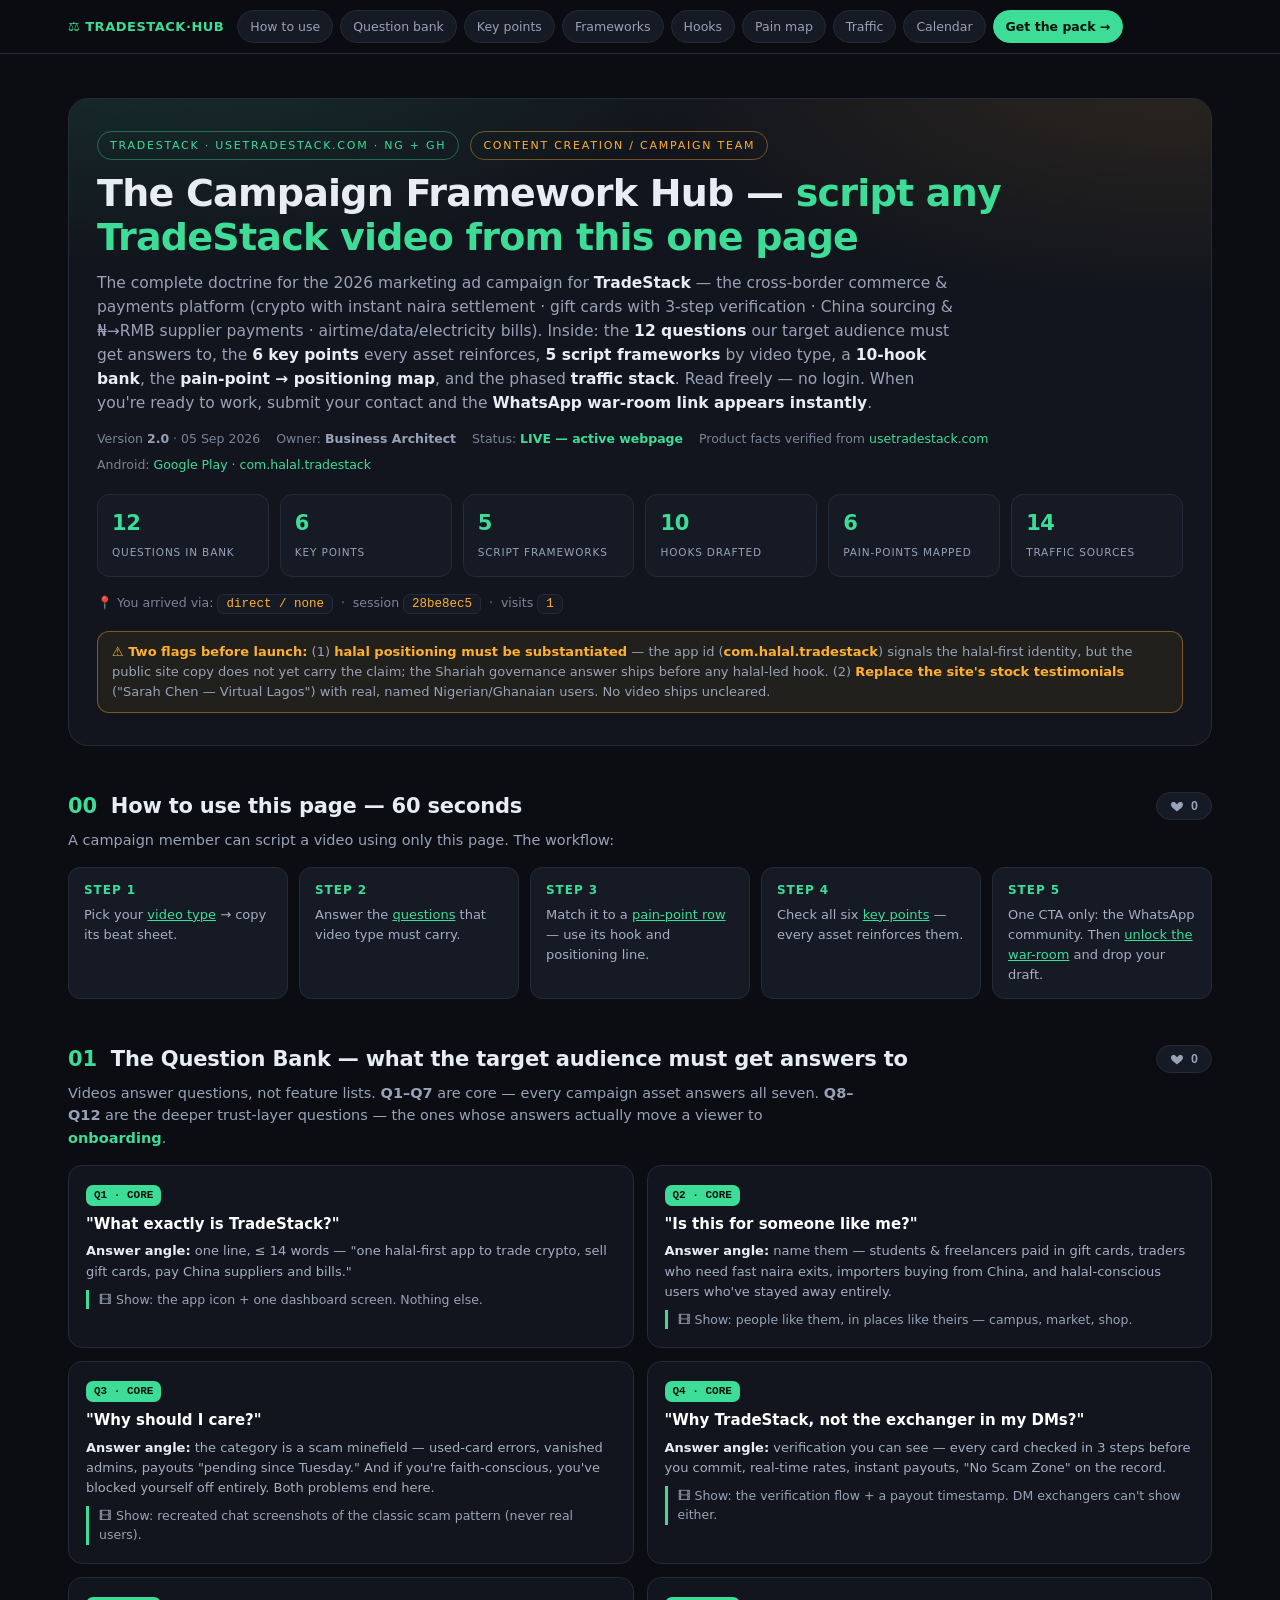
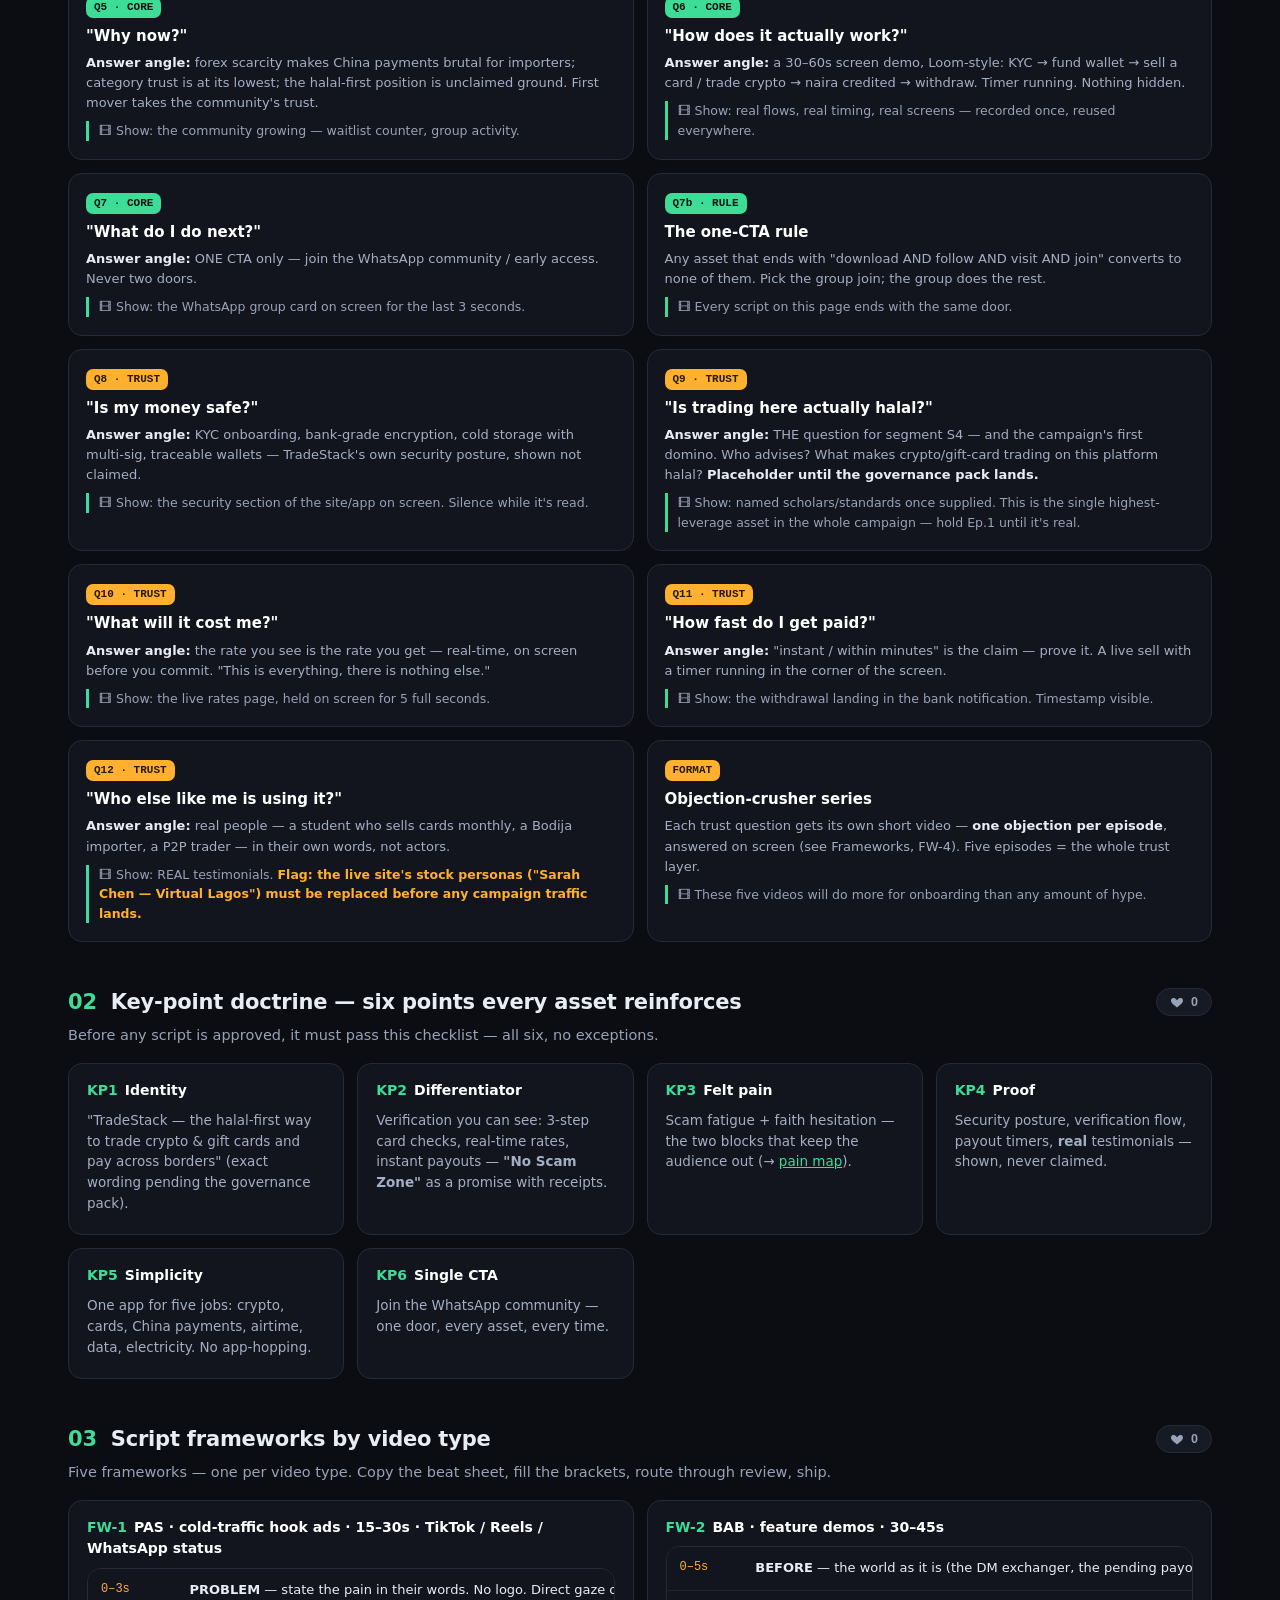
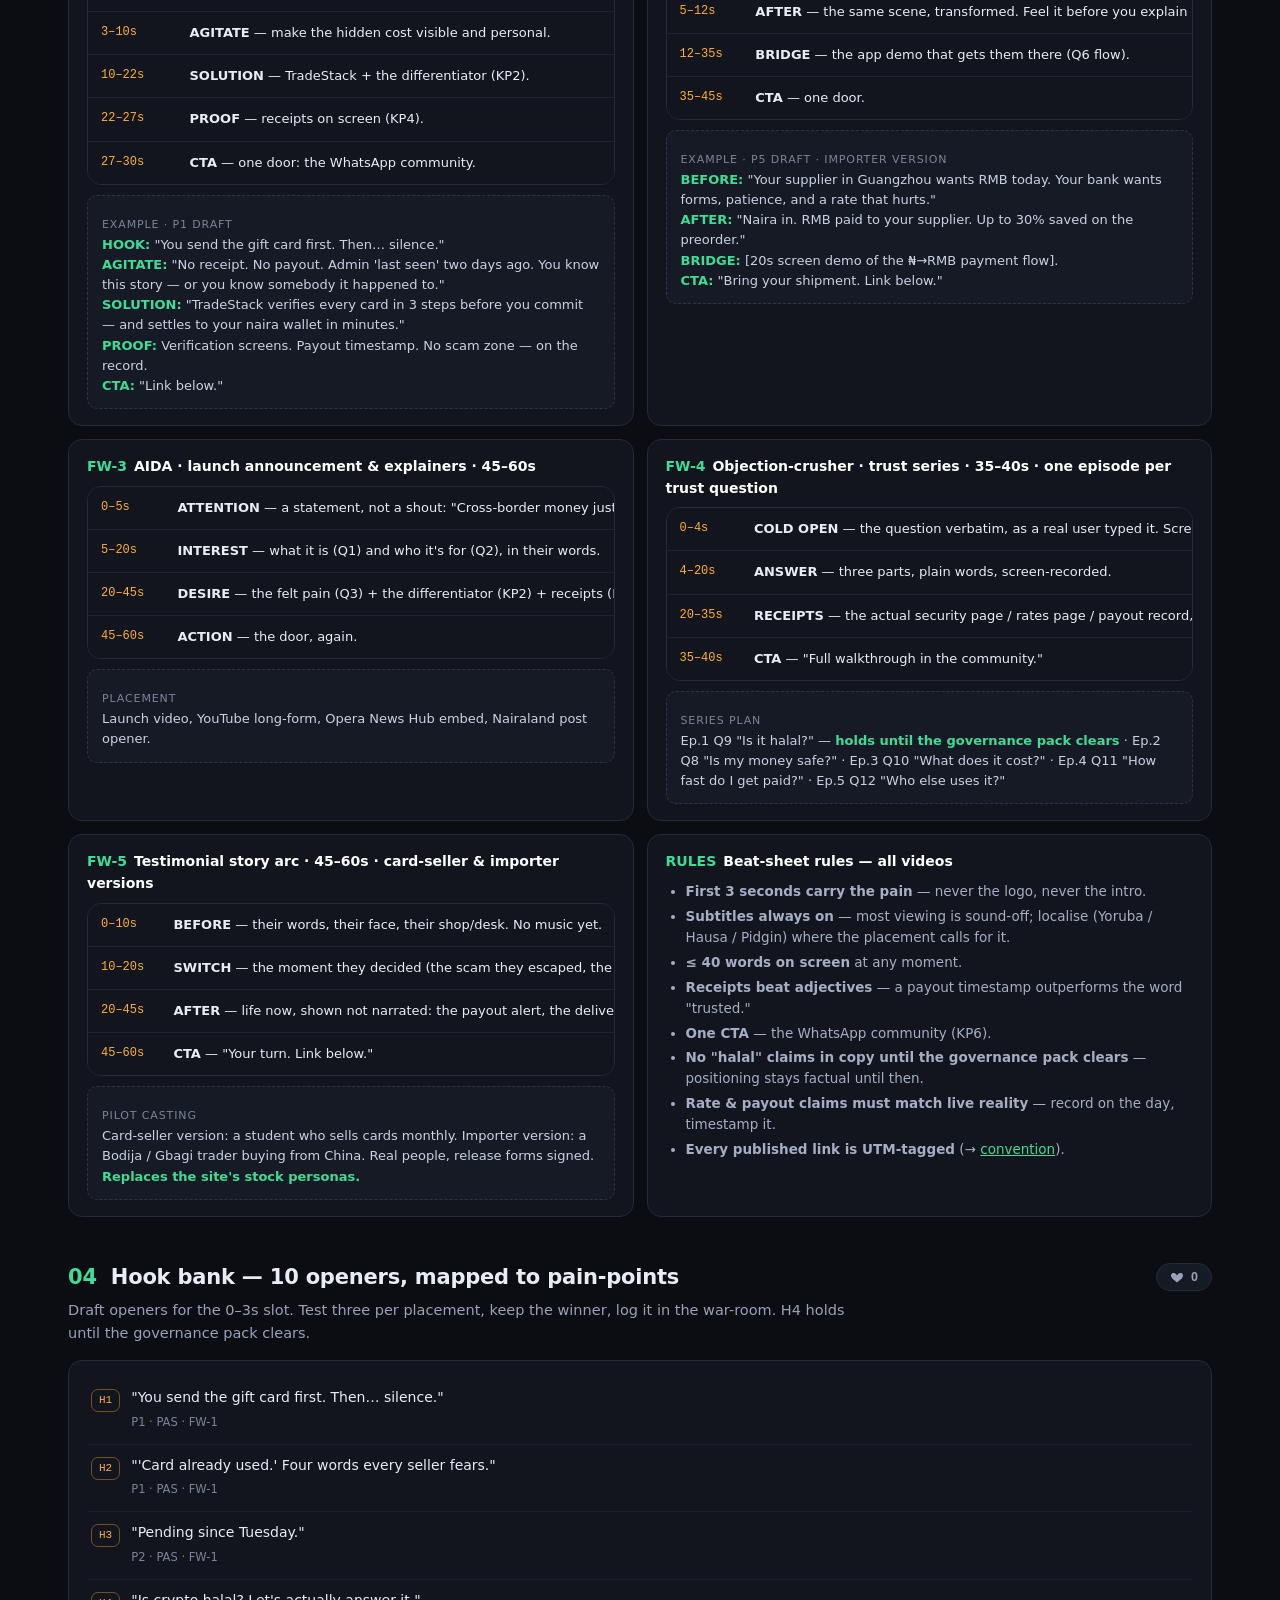
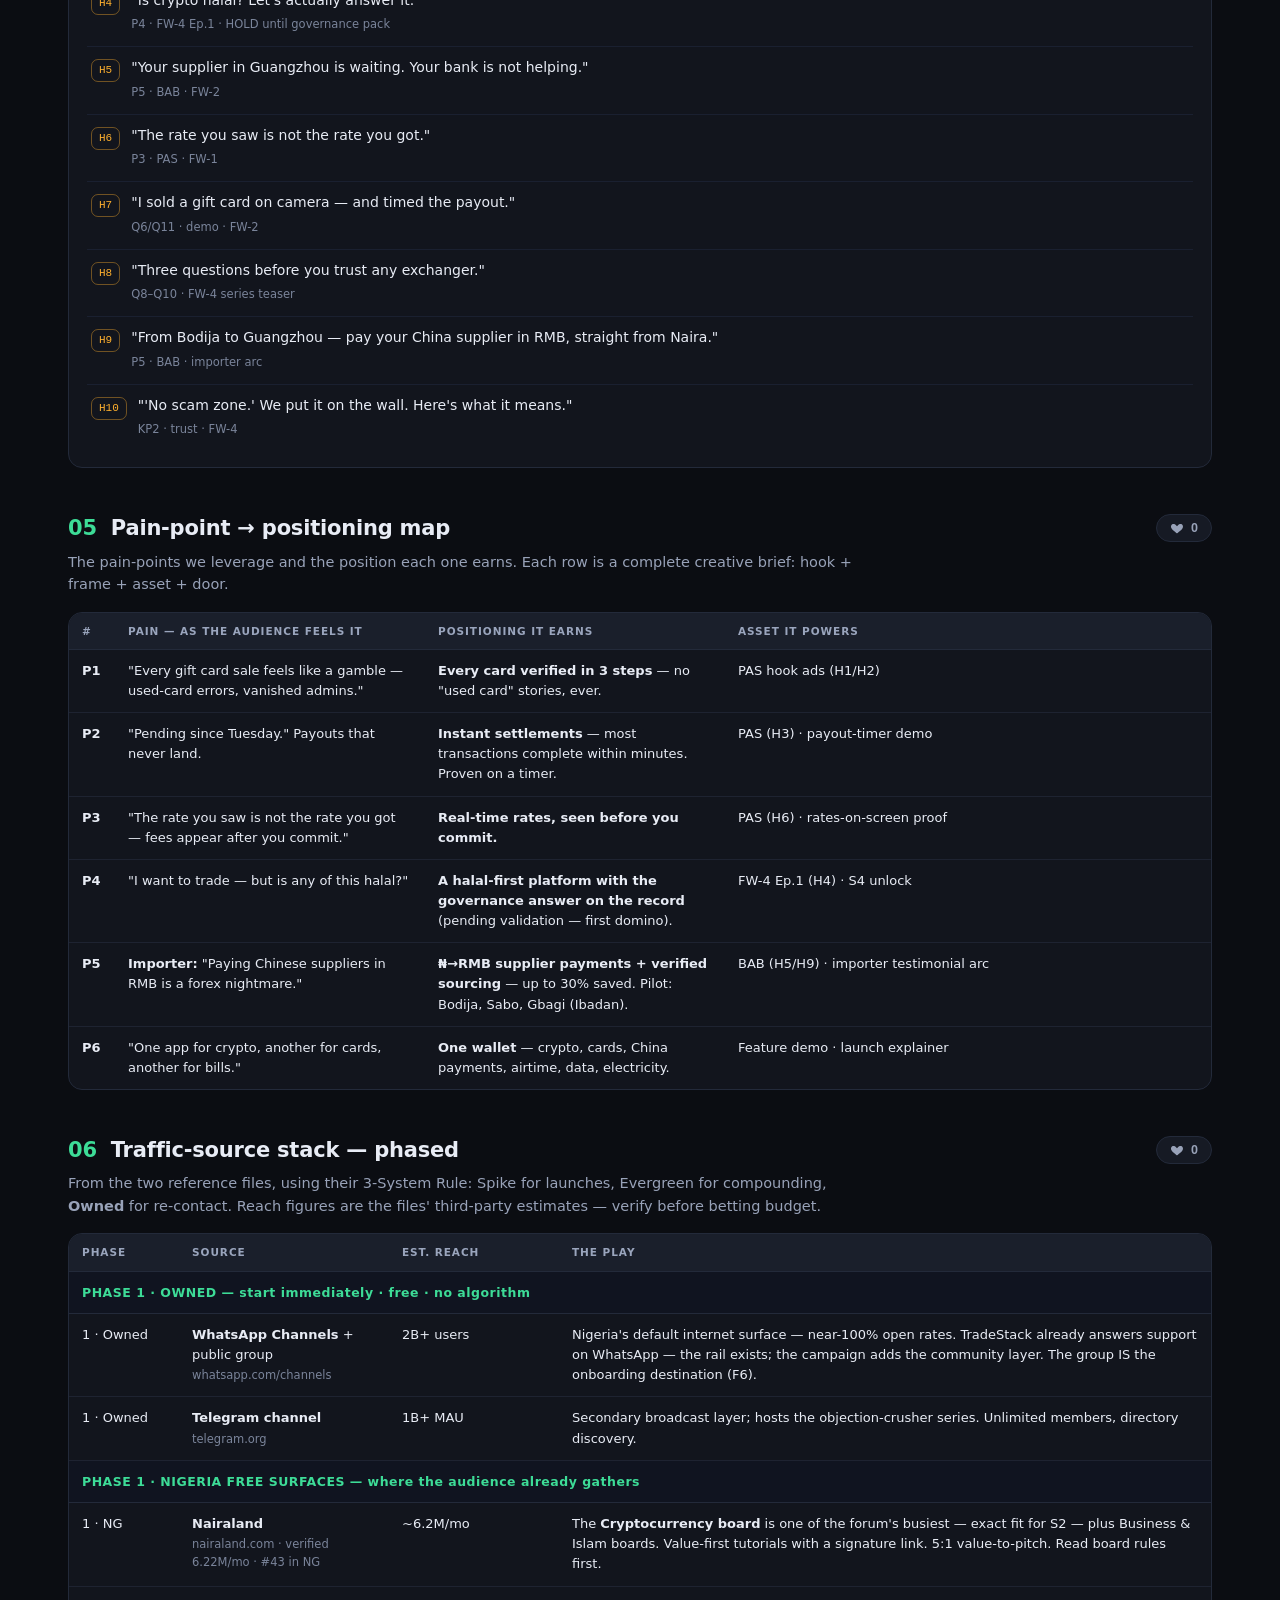
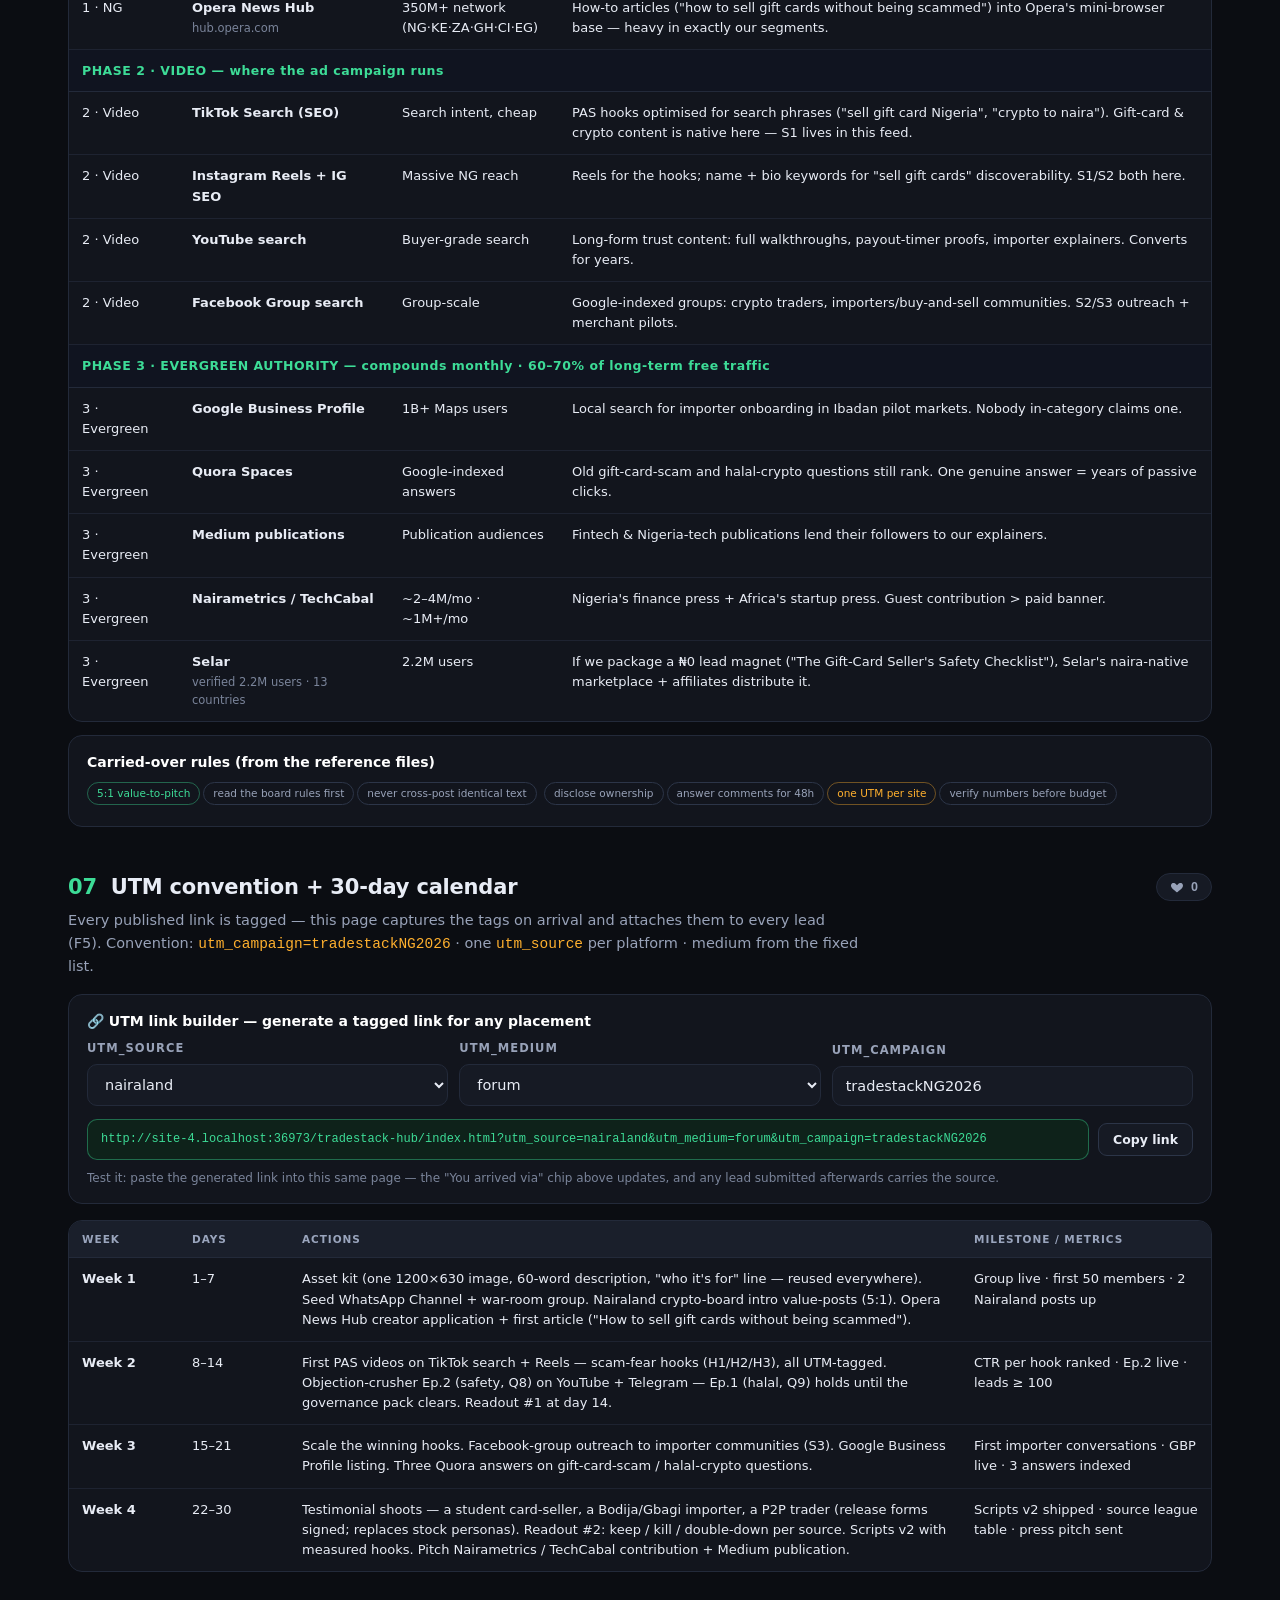
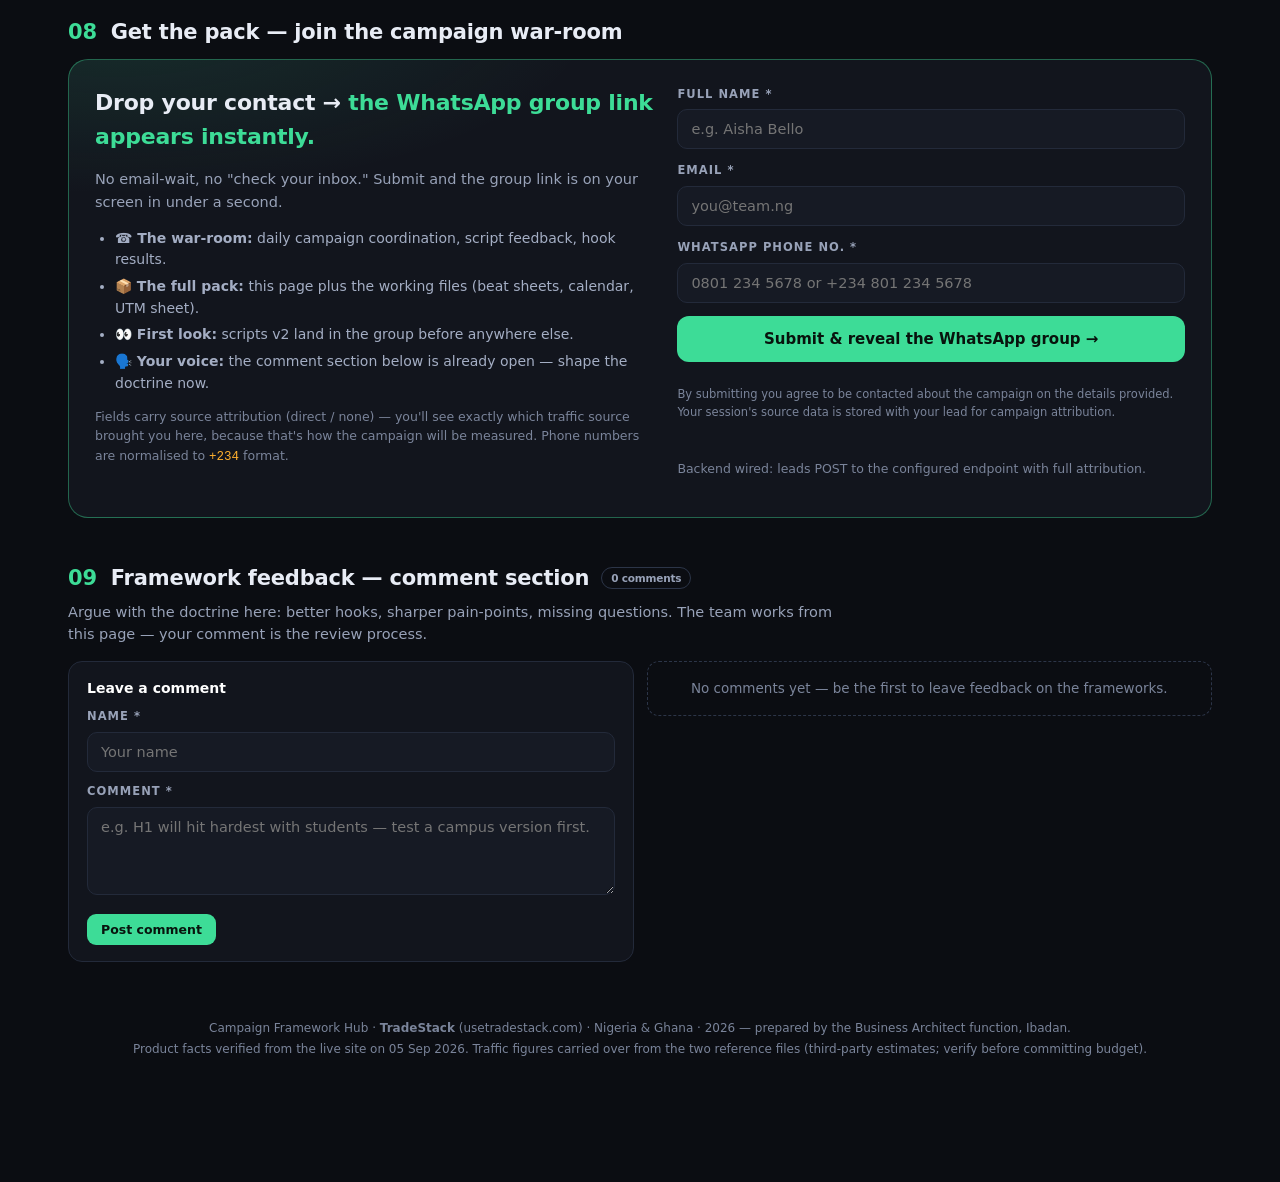
==== commit 48c8764b: "Add responsive SVG favicon and link to all webpage headers Co-authored-by: arena-agent <297053741+ar" ====
--- a/tradestack-hub/index.html
+++ b/tradestack-hub/index.html
@@ -3,6 +3,7 @@
 <head>
 <meta charset="UTF-8">
 <meta name="viewport" content="width=device-width, initial-scale=1.0">
+<link rel="icon" type="image/svg+xml" href="favicon.svg">
 <title>TradeStack Campaign Framework Hub — Nigeria &amp; Ghana · 2026</title>
 <style>
   :root{
